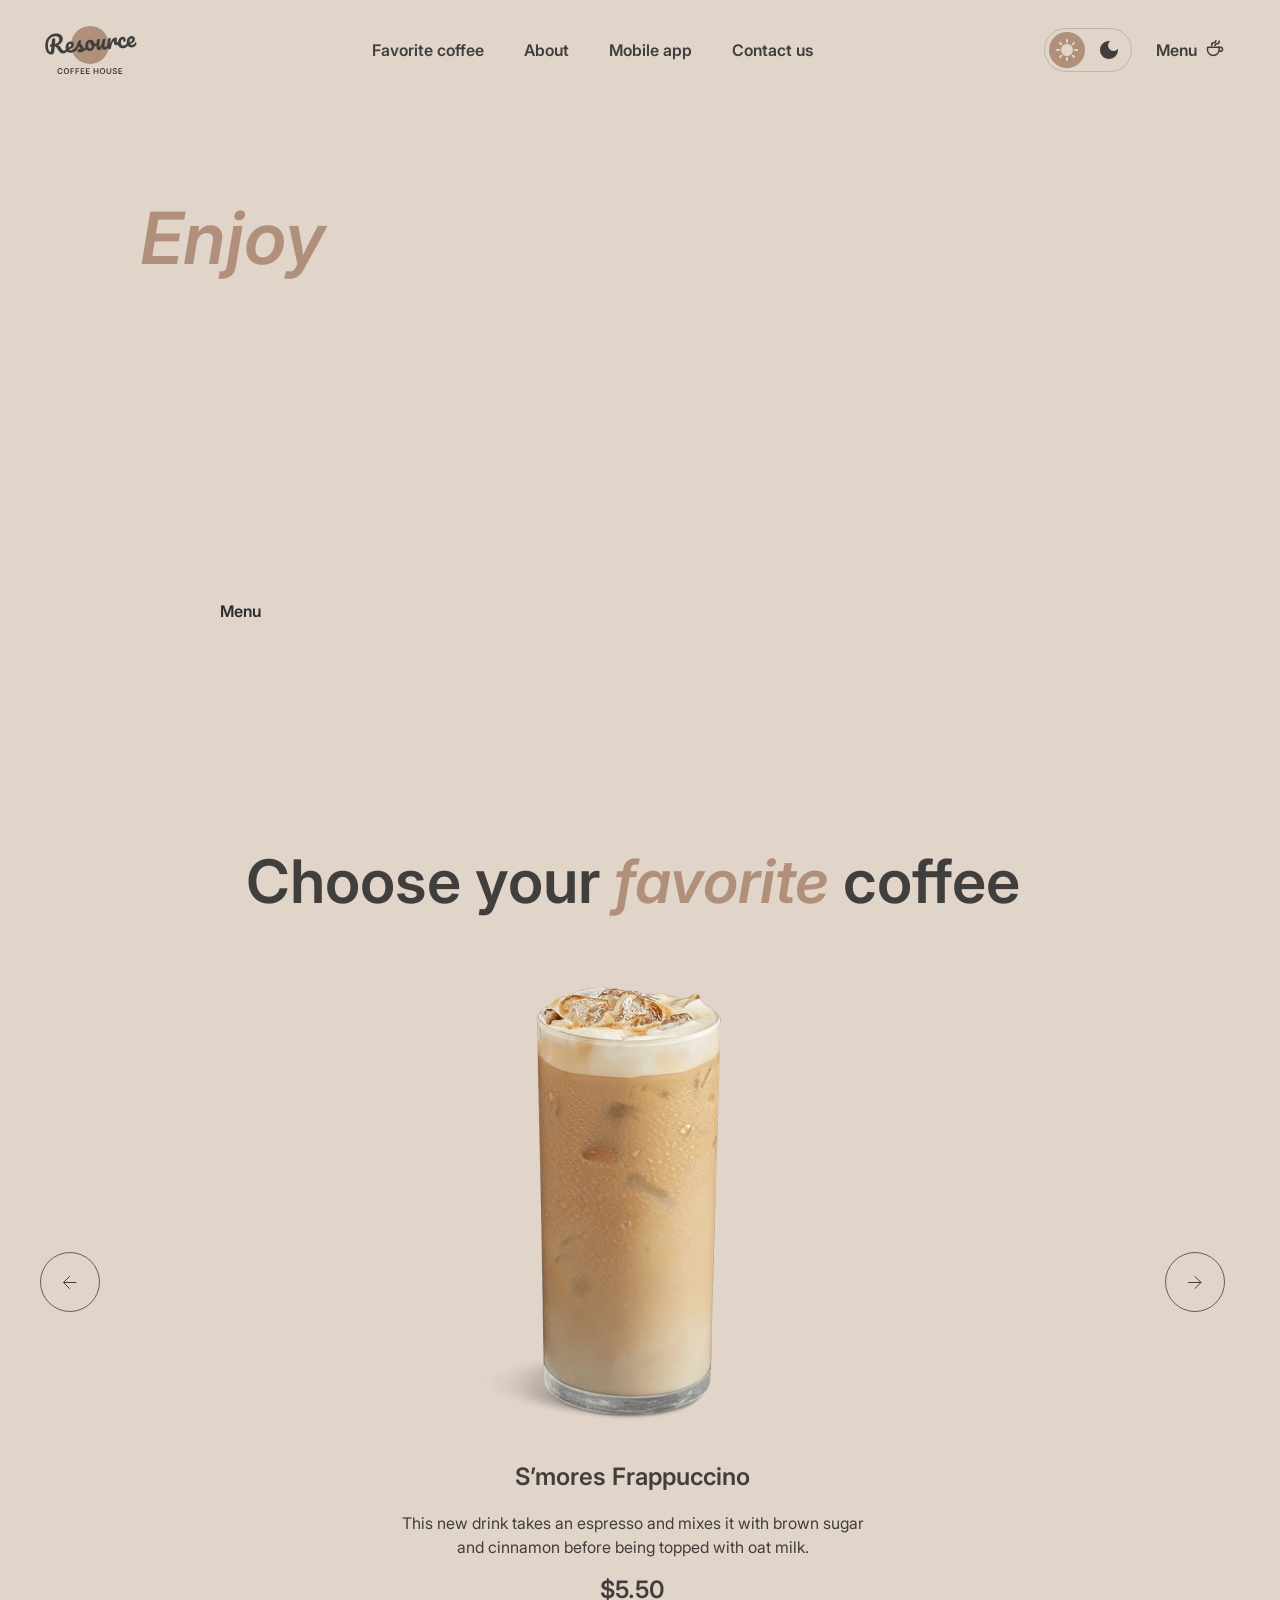
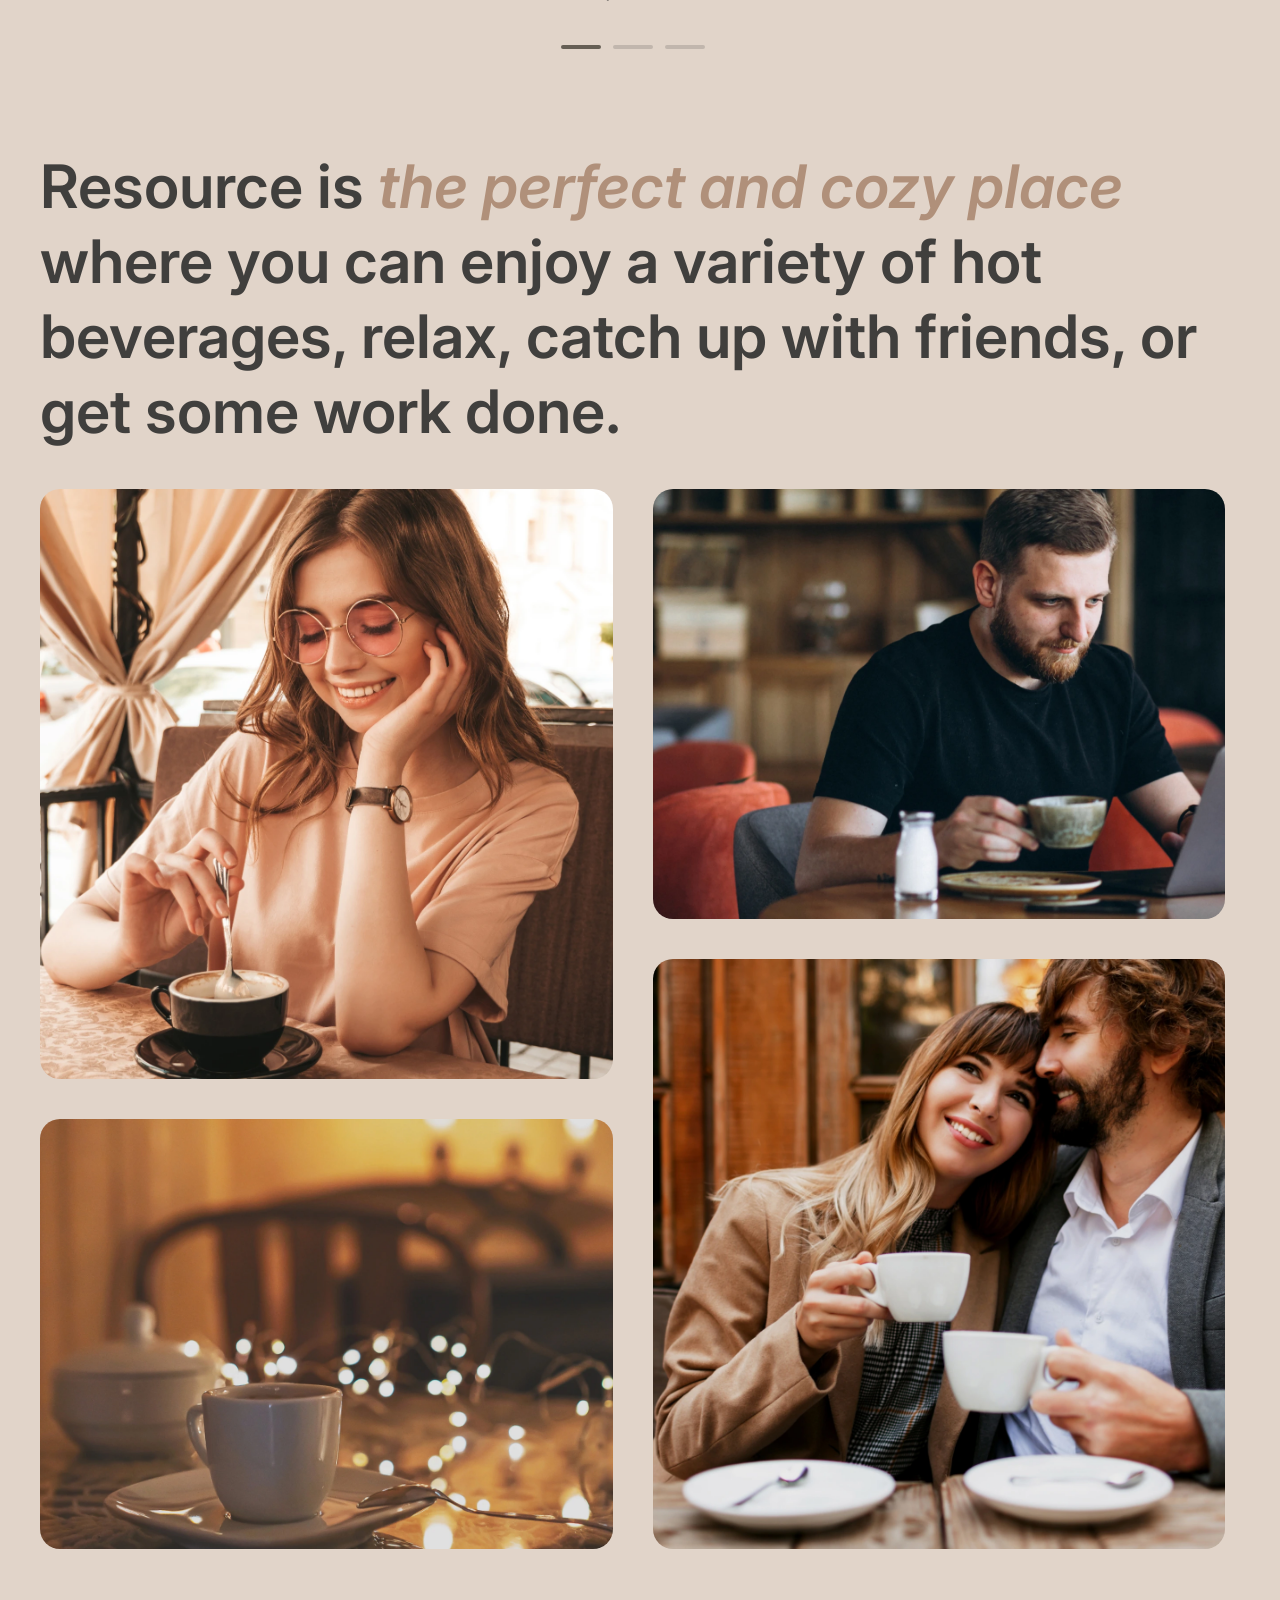
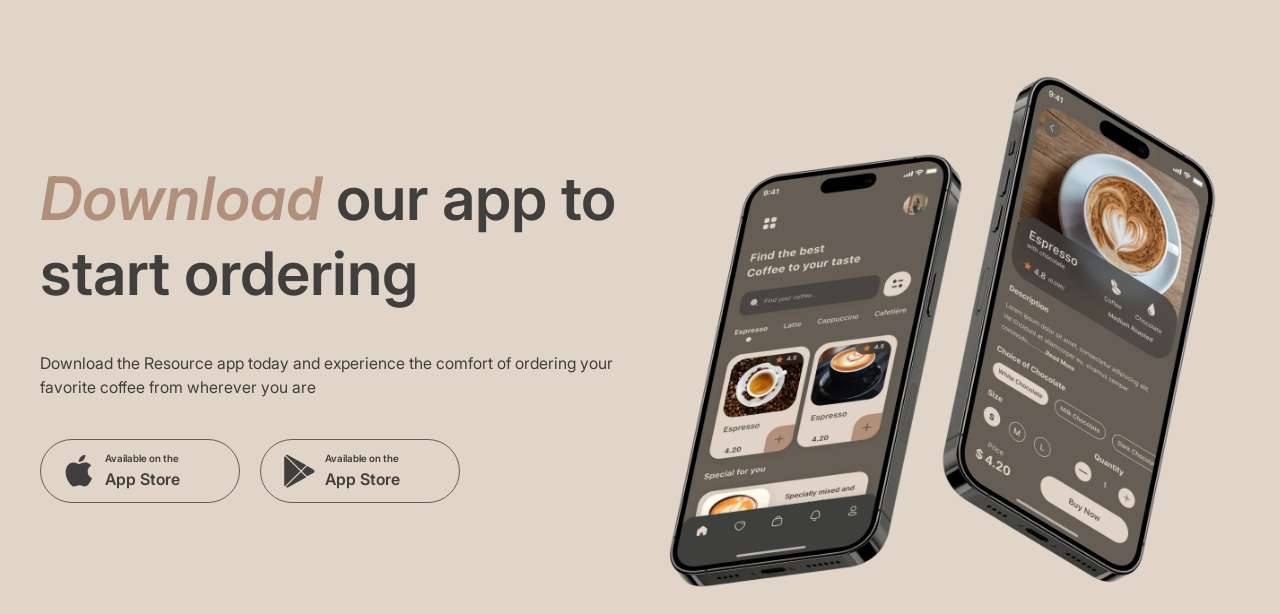
==== index.html @ e91be0a8 "feat: add mobile-app section" ====
<!doctype html>
<html lang="en">
  <head>
    <meta charset="UTF-8" />
    <meta name="viewport" content="width=device-width, initial-scale=1.0" />
    <link rel="stylesheet" href="css/styles.css" />
    <title>Coffee House</title>
    <script>
      if (localStorage.getItem("theme") === "dark") {
        document.documentElement.setAttribute("data-theme", "dark");
      }
    </script>
  </head>
  <body>
    <header class="header">
      <div class="header__inner container">
        <a class="header__logo-link logo" href="#">
          <img
            class="logo__img"
            src="images/logo.svg"
            alt="Coffee House Logo"
          />
          <img
            class="logo__img logo__img--dark"
            src="images/logo-dark.svg"
            alt="Coffee House Logo"
          />
        </a>
        <nav class="header__menu hidden-tablet">
          <ul class="header__menu-list">
            <li class="header__menu-item">
              <a class="header__menu-link" href="">Favorite coffee</a>
            </li>
            <li class="header__menu-item">
              <a class="header__menu-link" href="">About</a>
            </li>
            <li class="header__menu-item">
              <a class="header__menu-link" href="">Mobile app</a>
            </li>
            <li class="header__menu-item">
              <a class="header__menu-link" href="">Contact us</a>
            </li>
          </ul>
        </nav>
        <div class="header__actions">
          <button
            class="header__theme-switch theme-switch"
            type="button"
            aria-label="Switch the color theme"
          >
            <div
              class="theme-switch__icon-wrapper theme-switch__icon-wrapper--sun"
            >
              <svg
                class="theme-switch__icon theme-switch__icon--sun"
                width="22"
                height="22"
                viewBox="0 0 22 22"
                fill="none"
              >
                <path
                  d="M10 3V1C10 0.45 10.45 0 11 0C11.55 0 12 0.45 12 1V3C12 3.55 11.55 4 11 4C10.45 4 10 3.55 10 3ZM17.36 6.05L18.77 4.63C19.16 4.24 19.16 3.61 18.77 3.22C18.38 2.83 17.75 2.83 17.36 3.22L15.95 4.64C15.56 5.03 15.56 5.66 15.95 6.05C16.34 6.44 16.97 6.44 17.36 6.05ZM21 10H19C18.45 10 18 10.45 18 11C18 11.55 18.45 12 19 12H21C21.55 12 22 11.55 22 11C22 10.45 21.55 10 21 10ZM11 18C10.45 18 10 18.45 10 19V21C10 21.55 10.45 22 11 22C11.55 22 12 21.55 12 21V19C12 18.45 11.55 18 11 18ZM4.64 6.05L3.22 4.64C2.83 4.25 2.83 3.61 3.22 3.23C3.61 2.85 4.25 2.84 4.63 3.23L6.04 4.64C6.43 5.03 6.43 5.67 6.04 6.05C5.65 6.43 5.02 6.44 4.64 6.05ZM15.95 15.95C15.56 16.34 15.56 16.98 15.95 17.36L17.36 18.77C17.75 19.16 18.39 19.16 18.77 18.77C19.16 18.38 19.16 17.74 18.77 17.36L17.36 15.95C16.98 15.56 16.34 15.56 15.95 15.95ZM1 12H3C3.55 12 4 11.55 4 11C4 10.45 3.55 10 3 10H1C0.45 10 0 10.45 0 11C0 11.55 0.45 12 1 12ZM4.64 18.78L6.05 17.37C6.44 16.98 6.44 16.34 6.05 15.96C5.66 15.58 5.02 15.57 4.64 15.96L3.23 17.37C2.84 17.76 2.84 18.4 3.23 18.78C3.61 19.17 4.25 19.17 4.64 18.78ZM11 5C7.69 5 5 7.69 5 11C5 14.31 7.69 17 11 17C14.31 17 17 14.31 17 11C17 7.69 14.31 5 11 5Z"
                  fill="#E1D4C9"
                />
              </svg>
            </div>
            <div
              class="theme-switch__icon-wrapper theme-switch__icon-wrapper--moon"
            >
              <svg
                class="theme-switch__icon theme-switch__icon--moon"
                width="18"
                height="18"
                viewBox="0 0 18 18"
                fill="none"
              >
                <path
                  d="M9 0C4.03 0 0 4.03 0 9C0 13.97 4.03 18 9 18C13.97 18 18 13.97 18 9C18 8.54 17.96 8.08 17.9 7.64C16.92 9.01 15.32 9.9 13.5 9.9C10.52 9.9 8.1 7.48 8.1 4.5C8.1 2.69 8.99 1.08 10.36 0.0999999C9.92 0.0399999 9.46 0 9 0Z"
                  fill="#403F3D"
                />
              </svg>
            </div>
          </button>
          <a
            class="header__menu-item header__catalog-link hidden-tablet"
            href=""
            >Menu
            <svg
              class="header__catalog-icon"
              width="20"
              height="20"
              viewBox="0 0 20 20"
              fill="none"
            >
              <path
                d="M14.167 9.76667V11.6667C14.167 14.8883 11.5553 17.5 8.33366 17.5C5.112 17.5 2.50033 14.8883 2.50033 11.6667V9.76667C2.50033 9.4353 2.76896 9.16667 3.10033 9.16667H13.567C13.8984 9.16667 14.167 9.4353 14.167 9.76667Z"
                stroke="#403F3D"
                stroke-width="1.5"
                stroke-linecap="round"
                stroke-linejoin="round"
              />
              <path
                d="M10.0003 7.50008C10.0003 6.66675 10.5956 5.83341 11.786 5.83341C13.101 5.83341 14.167 4.76743 14.167 3.45246V2.91675"
                stroke="#403F3D"
                stroke-width="1.5"
                stroke-linecap="round"
                stroke-linejoin="round"
              />
              <path
                d="M6.66634 7.5V7.08333C6.66634 5.70262 7.78563 4.58333 9.16634 4.58333C10.0868 4.58333 10.833 3.83714 10.833 2.91667V2.5"
                stroke="#403F3D"
                stroke-width="1.5"
                stroke-linecap="round"
                stroke-linejoin="round"
              />
              <path
                d="M13.333 9.16675H15.4163C16.5669 9.16675 17.4997 10.0995 17.4997 11.2501C17.4997 12.4007 16.5669 13.3334 15.4163 13.3334H14.1663"
                stroke="#403F3D"
                stroke-width="1.5"
                stroke-linecap="round"
                stroke-linejoin="round"
              />
            </svg>
          </a>
          <button
            class="heading__burger-button burger-button visible-tablet"
            type="button"
            onclick="mobileOverlay.showModal()"
            aria-label="Open navigation menu"
          ></button>
        </div>
      </div>
    </header>
    <main class="main">
      <section class="hero">
        <div class="container">
          <div class="hero__inner">
            <div class="hero__content">
              <h1 class="hero__content-title">
                <span class="hero__content-accent-word">Enjoy</span> premium
                coffee at our charming cafe
              </h1>
              <div class="hero__content-description">
                <p>
                  With its inviting atmosphere and delicious coffee options, the
                  Coffee House Resource is a popular destination for coffee
                  lovers and those seeking a warm and inviting space to enjoy
                  their favorite beverage.
                </p>
              </div>
              <a class="hero__button" href="">Menu</a>
            </div>
            <video
              class="hero__video"
              width="1360"
              height="644"
              muted
              autoplay
              loop
              playsinline
            >
              <source type="video/webm" src="images/hero-video-bg.webm" />
              <source type="video/mp4" src="images/hero-video-bg.mp4" />
            </video>
          </div>
        </div>
      </section>
      <section class="slider">
        <div class="slider__inner container">
          <h2 class="slider__title">
            Choose your <span class="title-accent">favorite</span> coffee
          </h2>
          <div class="slider__row">
            <button
              class="slider__button slider__button--prev hidden-mobile"
              type="button"
              aria-label="Previous slide"
            >
              <svg
                class="slider__button-icon"
                width="14"
                height="13"
                viewBox="0 0 14 13"
                fill="none"
              >
                <path
                  d="M13 6.5H0.5M6.5 12.5L0.5 6.5L6.5 0.5"
                  stroke="#403F3D"
                  stroke-linecap="round"
                  stroke-linejoin="round"
                />
              </svg>
            </button>
            <div class="slider__viewport">
              <div class="slider__track">
                <div class="slider__slide">
                  <img
                    class="slider__slide-img"
                    src="images/slider/coffee-slider-1.png"
                    width="480"
                    height="480"
                    alt="S’mores Frappuccino"
                  />
                  <div class="slider__slide-content">
                    <h3 class="slider__slide-title">S’mores Frappuccino</h3>
                    <p class="slider__slide-description">
                      This new drink takes an espresso and mixes it with brown
                      sugar and cinnamon before being topped with oat milk.
                    </p>
                    <span class="slider__slide-price price">$5.50</span>
                  </div>
                </div>
              </div>
            </div>
            <button
              class="slider__button slider__button--next hidden-mobile"
              type="button"
              aria-label="Previous slide"
            >
              <svg
                class="slider__button-icon"
                width="14"
                height="13"
                viewBox="0 0 14 13"
                fill="none"
              >
                <path
                  d="M0.5 6.5H13M7 12.5L13 6.5L7 0.5"
                  stroke="#403F3D"
                  stroke-linecap="round"
                  stroke-linejoin="round"
                />
              </svg>
            </button>
          </div>
          <div class="slider__pagination">
            <div class="slider__indicator slider__indicator--active"></div>
            <div class="slider__indicator"></div>
            <div class="slider__indicator"></div>
          </div>
        </div>
      </section>
      <section class="about">
        <div class="about__inner container">
          <h2 class="about__title">
            Resource is
            <span class="title-accent">the perfect and cozy place</span> where
            you can enjoy a variety of hot beverages, relax, catch up with
            friends, or get some work done.
          </h2>
          <div class="about__gallery">
            <div class="about__column">
              <div class="about__image-wrapper about__image-wrapper--large">
                <img
                  class="about__image"
                  src="images/about/about-1.webp"
                  alt="Smiling woman in sunglasses stirring a cup of coffee"
                  width="660"
                  height="590"
                  loading="lazy"
                />
              </div>
              <div class="about__image-wrapper hidden-tablet">
                <img
                  class="about__image"
                  src="images/about/about-2.webp"
                  alt="Cozy cup of coffee on a table with warm lights background"
                  height="430"
                  width="660"
                  loading="lazy"
                />
              </div>
            </div>
            <div class="about__column">
              <div class="about__image-wrapper hidden-tablet">
                <img
                  class="about__image"
                  src="images/about/about-3.webp"
                  alt="Man working on a laptop with a cup of coffee"
                  width="660"
                  height="430"
                  loading="lazy"
                />
              </div>
              <div class="about__image-wrapper about__image-wrapper--large">
                <img
                  class="about__image"
                  src="images/about/about-4.webp"
                  alt="Happy couple hugging and holding coffee cups"
                  width="660"
                  height="590"
                  loading="lazy"
                />
              </div>
            </div>
          </div>
        </div>
      </section>
      <section class="mobile-app">
        <div class="mobile-app__inner container">
          <div class="mobile-app__body">
            <h2 class="mobile-app__title">
              <span class="title-accent">Download</span> our app to start
              ordering
            </h2>
            <p class="mobile-app__description">
              Download the Resource app today and experience the comfort of
              ordering your favorite coffee from wherever you are
            </p>
            <div class="mobile-app__actions">
              <a class="mobile-app__button" href="#">
                <svg width="36" height="36" viewBox="0 0 36 36" fill="none">
                  <path
                    d="M26.7073 18.6307C26.6704 14.6324 30.065 12.6872 30.2203 12.5966C28.2977 9.86366 25.3178 9.49026 24.2707 9.46048C21.7679 9.20369 19.3403 10.9206 18.0654 10.9206C16.765 10.9206 14.8017 9.48529 12.6858 9.52747C9.96293 9.56841 7.41566 11.1055 6.0186 13.4923C3.13542 18.359 5.28572 25.5108 8.04802 29.4446C9.42981 31.3712 11.0444 33.5223 13.1578 33.4466C15.2254 33.3635 15.9978 32.1614 18.4929 32.1614C20.9651 32.1614 21.6903 33.4466 23.8457 33.3983C26.0647 33.3635 27.4618 31.463 28.7952 29.519C30.392 27.3108 31.0333 25.1362 31.0588 25.0245C31.0066 25.0071 26.7493 23.4229 26.7073 18.6307Z"
                    fill="#403F3D"
                  />
                  <path
                    d="M22.6357 6.87268C23.7477 5.51675 24.5086 3.67205 24.2974 1.80005C22.6879 1.86952 20.675 2.88554 19.5159 4.21169C18.4903 5.38029 17.5742 7.29571 17.8109 9.097C19.6189 9.2285 21.4753 8.20752 22.6357 6.87268Z"
                    fill="#403F3D"
                  />
                </svg>
                <div class="mobile-app__button-content">
                  <span class="mobile-app__button-caption"
                    >Available on the</span
                  >
                  <span>App Store</span>
                </div>
              </a>
              <a class="mobile-app__button" href="#">
                <svg
                  width="36"
                  height="36"
                  viewBox="0 0 36 36"
                  fill="none"
                >
                  <path
                    d="M3.7558 3.20297C3.39335 3.57289 3.18359 4.14884 3.18359 4.89471V31.4994C3.18359 32.2453 3.39335 32.8212 3.7558 33.1911L3.84525 33.2723L19.1359 18.37V18.0181L3.84525 3.11575L3.7558 3.20297Z"
                    fill="#403F3D"
                  />
                  <path
                    d="M26.0776 23.34L20.9863 18.37V18.0181L26.0837 13.0482L26.1979 13.1128L32.2345 16.4617C33.9573 17.4121 33.9573 18.976 32.2345 19.9324L26.1979 23.2753L26.0776 23.34V23.34Z"
                    fill="#403F3D"
                  />
                  <path
                    d="M25.2733 24.2007L20.0617 19.1195L4.68164 34.1166C5.25384 34.7031 6.18695 34.7737 7.24807 34.1873L25.2733 24.2007"
                    fill="#403F3D"
                  />
                  <path
                    d="M25.2733 12.1876L7.24807 2.20103C6.18695 1.62058 5.25384 1.69125 4.68164 2.27772L20.0617 17.2688L25.2733 12.1876Z"
                    fill="#403F3D"
                  />
                </svg>
                <div class="mobile-app__button-content">
                  <span class="mobile-app__button-caption"
                    >Available on the</span
                  >
                  <span>App Store</span>
                </div>
              </a>
            </div>
          </div>
          <img
            class="mobile-app__image"
            src="images/mobile-screens.webp"
            alt="Mobile app screens showing coffee catalog"
            width="630"
            height="630"
            loading="lazy"
          />
        </div>
      </section>
    </main>
    <dialog class="mobile-overlay visible-tablet" id="mobileOverlay">
      <header class="mobile-overlay__header">
        <a class="mobile-overlay__logo-link logo" href="#">
          <img
            class="logo__img"
            src="images/logo.svg"
            alt="Coffee House Logo"
          />
          <img
            class="logo__img logo__img--dark"
            src="images/logo-dark.svg"
            alt="Coffee House Logo"
          />
        </a>
        <div class="mobile-overlay__actions">
          <button
            class="mobile-overlay__theme-switch theme-switch"
            type="button"
            aria-label="Switch the color theme"
          >
            <div
              class="theme-switch__icon-wrapper theme-switch__icon-wrapper--sun"
            >
              <svg
                class="theme-switch__icon theme-switch__icon--sun"
                width="22"
                height="22"
                viewBox="0 0 22 22"
                fill="none"
              >
                <path
                  d="M10 3V1C10 0.45 10.45 0 11 0C11.55 0 12 0.45 12 1V3C12 3.55 11.55 4 11 4C10.45 4 10 3.55 10 3ZM17.36 6.05L18.77 4.63C19.16 4.24 19.16 3.61 18.77 3.22C18.38 2.83 17.75 2.83 17.36 3.22L15.95 4.64C15.56 5.03 15.56 5.66 15.95 6.05C16.34 6.44 16.97 6.44 17.36 6.05ZM21 10H19C18.45 10 18 10.45 18 11C18 11.55 18.45 12 19 12H21C21.55 12 22 11.55 22 11C22 10.45 21.55 10 21 10ZM11 18C10.45 18 10 18.45 10 19V21C10 21.55 10.45 22 11 22C11.55 22 12 21.55 12 21V19C12 18.45 11.55 18 11 18ZM4.64 6.05L3.22 4.64C2.83 4.25 2.83 3.61 3.22 3.23C3.61 2.85 4.25 2.84 4.63 3.23L6.04 4.64C6.43 5.03 6.43 5.67 6.04 6.05C5.65 6.43 5.02 6.44 4.64 6.05ZM15.95 15.95C15.56 16.34 15.56 16.98 15.95 17.36L17.36 18.77C17.75 19.16 18.39 19.16 18.77 18.77C19.16 18.38 19.16 17.74 18.77 17.36L17.36 15.95C16.98 15.56 16.34 15.56 15.95 15.95ZM1 12H3C3.55 12 4 11.55 4 11C4 10.45 3.55 10 3 10H1C0.45 10 0 10.45 0 11C0 11.55 0.45 12 1 12ZM4.64 18.78L6.05 17.37C6.44 16.98 6.44 16.34 6.05 15.96C5.66 15.58 5.02 15.57 4.64 15.96L3.23 17.37C2.84 17.76 2.84 18.4 3.23 18.78C3.61 19.17 4.25 19.17 4.64 18.78ZM11 5C7.69 5 5 7.69 5 11C5 14.31 7.69 17 11 17C14.31 17 17 14.31 17 11C17 7.69 14.31 5 11 5Z"
                  fill="#E1D4C9"
                />
              </svg>
            </div>
            <div
              class="theme-switch__icon-wrapper theme-switch__icon-wrapper--moon"
            >
              <svg
                class="theme-switch__icon theme-switch__icon--moon"
                width="18"
                height="18"
                viewBox="0 0 18 18"
                fill="none"
              >
                <path
                  d="M9 0C4.03 0 0 4.03 0 9C0 13.97 4.03 18 9 18C13.97 18 18 13.97 18 9C18 8.54 17.96 8.08 17.9 7.64C16.92 9.01 15.32 9.9 13.5 9.9C10.52 9.9 8.1 7.48 8.1 4.5C8.1 2.69 8.99 1.08 10.36 0.0999999C9.92 0.0399999 9.46 0 9 0Z"
                  fill="#403F3D"
                />
              </svg>
            </div>
          </button>
          <form class="mobile-overlay__close-button-wrapper" method="dialog">
            <button
              class="mobile-overlay__close-button"
              type="submit"
              aria-label="Close navigation menu"
            ></button>
          </form>
        </div>
      </header>
      <main class="mobile-overlay__body">
        <nav class="mobile-overlay__menu">
          <ul class="mobile-overlay__menu-list">
            <li class="mobile-overlay__menu-item">
              <a class="mobile-overlay__menu-link" href="">Favorite coffee</a>
            </li>
            <li class="mobile-overlay__menu-item">
              <a class="mobile-overlay__menu-link" href="">About</a>
            </li>
            <li class="mobile-overlay__menu-item">
              <a class="mobile-overlay__menu-link" href="">Mobile app</a>
            </li>
            <li class="mobile-overlay__menu-item">
              <a class="mobile-overlay__menu-link" href="">Contact us</a>
            </li>
            <li class="mobile-overlay__menu-item">
              <a class="mobile-overlay__menu-link" href=""
                >Menu
                <svg width="40" height="40" viewBox="0 0 40 40" fill="none">
                  <path
                    d="M28.3335 18.9333V25C28.3335 30.5228 23.8563 35 18.3335 35H15.0002C9.47731 35 5.00016 30.5228 5.00016 25V18.9333C5.00016 18.602 5.26879 18.3333 5.60016 18.3333H27.7335C28.0649 18.3333 28.3335 18.602 28.3335 18.9333Z"
                    stroke="#403F3D"
                    stroke-width="2"
                    stroke-linecap="round"
                    stroke-linejoin="round"
                  />
                  <path
                    d="M20.0002 15C20.0002 13.3334 21.1906 11.6667 23.5716 11.6667C24.0921 11.6667 24.7139 11.6667 25.3335 11.6667C26.9904 11.6667 28.3335 10.3236 28.3335 8.66671V5.83337"
                    stroke="#403F3D"
                    stroke-width="2"
                    stroke-linecap="round"
                    stroke-linejoin="round"
                  />
                  <path
                    d="M13.3332 15V12.1667C13.3332 10.5098 14.6763 9.16667 16.3332 9.16667H19.6665C20.7711 9.16667 21.6665 8.27124 21.6665 7.16667V5"
                    stroke="#403F3D"
                    stroke-width="2"
                    stroke-linecap="round"
                    stroke-linejoin="round"
                  />
                  <path
                    d="M26.6665 18.3334H30.8332C33.1344 18.3334 34.9998 20.1989 34.9998 22.5C34.9998 24.8012 33.1344 26.6667 30.8332 26.6667H28.3332"
                    stroke="#403F3D"
                    stroke-width="2"
                    stroke-linecap="round"
                    stroke-linejoin="round"
                  />
                </svg>
              </a>
            </li>
          </ul>
        </nav>
      </main>
    </dialog>
    <script src="index.js"></script>
  </body>
</html>
---- css/styles.css ----
@charset "UTF-8";
/**
  Нормализация блочной модели
 */
*,
::before,
::after {
  box-sizing: border-box;
}

/**
  Убираем внутренние отступы слева тегам списков,
  у которых есть атрибут class
 */
:where(ul, ol):where([class]) {
  padding-left: 0;
}

/**
  Убираем внешние отступы body и двум другим тегам,
  у которых есть атрибут class
 */
body,
:where(blockquote, figure, fieldset):where([class]) {
  margin: 0;
}

/**
  Убираем внешние отступы вертикали нужным тегам,
  у которых есть атрибут class
 */
:where(h1, h2, h3, h4, h5, h6, p, ul, ol, dl):where([class]) {
  margin-block: 0;
}

:where(dd[class]) {
  margin-left: 0;
}

:where(fieldset[class]) {
  padding: 0;
  border: none;
}

/**
  Убираем стандартный маркер маркированному списку,
  у которого есть атрибут class
 */
:where(ul[class]) {
  list-style: none;
}

:where(address[class]) {
  font-style: normal;
}

/**
  Обнуляем вертикальные внешние отступы параграфа,
  объявляем локальную переменную для внешнего отступа вниз,
  чтобы избежать взаимодействие с более сложным селектором
 */
p {
  --paragraphMarginBottom: 24px;
  margin-block: 0;
}

/**
  Внешний отступ вниз для параграфа без атрибута class,
  который расположен не последним среди своих соседних элементов
 */
p:where(:not([class]):not(:last-child)) {
  margin-bottom: var(--paragraphMarginBottom);
}

/**
  Упрощаем работу с изображениями и видео
 */
img,
video {
  display: block;
  max-width: 100%;
  height: auto;
}

/**
  Наследуем свойства шрифт для полей ввода
 */
input,
textarea,
select,
button {
  font: inherit;
}

html {
  /**
    Пригодится в большинстве ситуаций
    (когда, например, нужно будет "прижать" футер к низу сайта)
   */
  height: 100%;
  /**
    Убираем скачок интерфейса по горизонтали
    при появлении / исчезновении скроллбара
   */
  scrollbar-gutter: stable;
  /**
    Плавный скролл
   */
  scroll-behavior: smooth;
}

body {
  /**
    Пригодится в большинстве ситуаций
    (когда, например, нужно будет "прижать" футер к низу сайта)
   */
  min-height: 100%;
  /**
    Унифицированный интерлиньяж
   */
  line-height: 1.5;
}

/**
  Нормализация высоты элемента ссылки при его инспектировании в DevTools
 */
a:where([class]) {
  display: inline-flex;
}

/**
  Курсор-рука при наведении на элемент
 */
button,
label {
  cursor: pointer;
}

/**
  Убирает серую подсветку при тапе на мобильных устройствах (iOS/Android)
 */
button {
  -webkit-tap-highlight-color: transparent;
}

/**
  Приводим к единому цвету svg-элементы
  (за исключением тех, у которых уже указан
  атрибут fill со значением 'none' или начинается с 'url')
 */
:where([fill]:not([fill=none], [fill^=url])) {
  fill: currentColor;
}

/**
  Приводим к единому цвету svg-элементы
  (за исключением тех, у которых уже указан
  атрибут stroke со значением 'none')
 */
:where([stroke]:not([stroke=none], [stroke^=url])) {
  stroke: currentColor;
}

/**
  Чиним баг задержки смены цвета при взаимодействии с svg-элементами
 */
svg * {
  transition-property: fill, stroke;
}

/**
  Приведение рамок таблиц в классический 'collapse' вид
 */
:where(table) {
  border-collapse: collapse;
  border-color: currentColor;
}

/**
  Удаляем все анимации и переходы для людей,
  которые предпочитают их не использовать
 */
@media (prefers-reduced-motion: reduce) {
  *,
  ::before,
  ::after {
    animation-duration: 0.01ms !important;
    animation-iteration-count: 1 !important;
    transition-duration: 0.01ms !important;
    scroll-behavior: auto !important;
  }
}
@font-face {
  font-family: "Inter";
  src: url(../fonts/Inter_24pt-Regular.woff2) format(woff2);
  font-weight: 400;
  font-style: normal;
  font-display: swap;
}
@font-face {
  font-family: "Inter";
  src: url(../fonts/Inter_24pt-SemiBold.woff2) format(woff2);
  font-weight: 600;
  font-style: normal;
  font-display: swap;
}
@font-face {
  font-family: "Inter";
  src: url(../fonts/Inter_24pt-SemiBoldItalic.woff2) format(woff2);
  font-weight: 600;
  font-style: italic;
}
:root {
  --text-primary: #403f3d;
  --text-inverse: #E1D4C9;
  --text-accent: #B0907A;
  --background-page: #e1d4c9;
  --background-container: #665f55;
  --background-overlay: rgba(64, 63, 61, 0.8);
  --border-primary: #c1b6ad;
  --border-inverse: #665f55;
  --font-family-base: "Inter", sans-serif;
  --container-width: 90rem;
  --container-padding-x: 2.5rem;
  --section-padding-y: 6.25rem;
  --transition-duration: 0.2s;
}
@media (max-width: 48rem) {
  :root {
    --container-padding-x: 1rem;
  }
}

:root[data-theme=dark] {
  --text-primary: #e1d4c9;
  --text-inverse: #e1d4c9;
  --text-accent: #b0907a;
  --background-page: #292826;
  --background-container: #403f3d;
  --background-overlay: rgba(41, 40, 38, 0.8);
  --border-primary: #665f55;
  --border-inverse: #c1b6ad;
}

body {
  font-family: var(--font-family-base);
  font-size: 1rem;
  font-weight: 400;
  line-height: 1.5;
  color: var(--text-primary);
  background-color: var(--background-page);
}

button,
a,
input,
textarea,
svg * {
  transition-duration: var(--transition-duration);
}

a,
button {
  font-weight: 600;
}

a {
  color: inherit;
  text-decoration: none;
}

h1,
h2,
h3 {
  font-weight: 600;
}

h1 {
  font-size: 4.5rem;
  line-height: 105%;
}
@media (max-width: 48rem) {
  h1 {
    font-size: clamp(2.625rem, 0.7886597938rem + 7.7319587629vw, 4.5rem);
    line-height: 115%;
  }
}

h2 {
  font-size: 3.75rem;
  line-height: 125%;
}
@media (max-width: 48rem) {
  h2 {
    font-size: clamp(2rem, 0.2860824742rem + 7.2164948454vw, 3.75rem);
  }
}

h3 {
  font-size: 1.5rem;
}

.title-accent {
  font-style: italic;
  color: var(--text-accent);
}

.price {
  font-weight: 600;
  font-size: 24px;
  line-height: 125%;
  color: var(--text-primary);
}

.container {
  max-width: var(--container-width);
  padding-inline: var(--container-padding-x);
  margin-inline: auto;
}

.visually-hidden {
  position: absolute !important;
  width: 1px !important;
  height: 1px !important;
  margin: -1px !important;
  border: 0 !important;
  padding: 0 !important;
  white-space: nowrap !important;
  clip-path: inset(100%) !important;
  clip: rect(0 0 0 0) !important;
  overflow: hidden !important;
}

@media (max-width: 63.9375rem) {
  .hidden-tablet {
    display: none !important;
  }
}

@media (min-width: 64rem) {
  .visible-tablet {
    display: none !important;
  }
}

@media (max-width: 48rem) {
  .hidden-mobile {
    display: none !important;
  }
}

.logo__img--dark {
  display: none;
}
:root[data-theme=dark] .logo__img {
  display: none;
}
:root[data-theme=dark] .logo__img--dark {
  display: block;
}

.theme-switch {
  width: 5.5rem;
  height: 2.75rem;
  display: flex;
  justify-content: space-between;
  align-items: center;
  border: 1px solid var(--border-primary);
  border-radius: 100px;
  padding: 4px;
  background-color: var(--background-page);
}
.theme-switch__icon-wrapper {
  display: inline-flex;
  justify-content: center;
  align-items: center;
  width: 2.25rem;
  aspect-ratio: 1;
  border-radius: 50%;
  transition-duration: var(--transition-duration);
}
.theme-switch__icon-wrapper--sun {
  background-color: var(--text-accent);
  color: var(--text-inverse);
}
.theme-switch__icon-wrapper--moon {
  background-color: transparent;
  color: var(--text-primary);
}
@media (hover: hover) {
  .theme-switch:hover .theme-switch__icon-wrapper--moon {
    background-color: var(--border-inverse);
    color: var(--text-inverse);
  }
}
@media (hover: none) {
  .theme-switch:active .theme-switch__icon-wrapper--moon {
    background-color: var(--border-inverse);
    color: var(--text-inverse);
  }
}
:root[data-theme=dark] .theme-switch__icon-wrapper--sun {
  background-color: transparent;
}
:root[data-theme=dark] .theme-switch__icon-wrapper--moon {
  background-color: var(--text-accent);
}
@media (hover: hover) {
  :root[data-theme=dark] .theme-switch:hover .theme-switch__icon-wrapper--sun {
    background-color: var(--border-inverse);
    color: var(--background-overlay);
  }
  :root[data-theme=dark] .theme-switch:hover .theme-switch__icon-wrapper--moon {
    background-color: var(--text-accent);
  }
}
@media (hover: none) {
  :root[data-theme=dark] .theme-switch:active .theme-switch__icon-wrapper--sun {
    background-color: var(--border-inverse);
    color: var(--background-overlay);
  }
  :root[data-theme=dark] .theme-switch:active .theme-switch__icon-wrapper--moon {
    background-color: var(--text-accent);
  }
}

.burger-button {
  position: relative;
  width: 2.75rem;
  aspect-ratio: 1;
  border: 1px solid var(--background-container);
  border-radius: 50%;
  background-color: transparent;
}
.burger-button::before, .burger-button::after {
  content: "";
  position: absolute;
  left: 50%;
  transform: translateX(-50%);
  width: 1.125rem;
  height: 2px;
  background-color: var(--text-primary);
  border-radius: 5px;
}
.burger-button::before {
  top: 1rem;
}
.burger-button::after {
  bottom: 1rem;
}

.header {
  padding-bottom: 1.25rem;
}
.header__inner {
  padding-top: 1.25rem;
  display: flex;
  justify-content: space-between;
  align-items: center;
  -moz-column-gap: 2.5rem;
       column-gap: 2.5rem;
}
.header__menu-list {
  display: flex;
  align-items: center;
  -moz-column-gap: 2.5rem;
       column-gap: 2.5rem;
}
.header__menu-item {
  position: relative;
}
.header__menu-item::before {
  content: "";
  position: absolute;
  bottom: -2px;
  left: 50%;
  transform: translateX(-50%);
  height: 2px;
  width: 0%;
  background-color: currentColor;
  transition-duration: var(--transition-duration);
}
@media (hover: hover) {
  .header__menu-item:hover::before {
    width: 100%;
  }
}
@media (hover: none) {
  .header__menu-item:active::before {
    width: 100%;
  }
}
.header__actions {
  display: flex;
  align-items: center;
  -moz-column-gap: 1.5rem;
       column-gap: 1.5rem;
}
.header__catalog-link {
  display: inline-flex;
  align-items: flex-start;
  -moz-column-gap: 0.5rem;
       column-gap: 0.5rem;
}

.mobile-overlay {
  margin: 0;
  padding: 1.25rem var(--container-padding-x);
  border: none;
  max-width: 100%;
  max-height: 100%;
  width: 100%;
  height: 100%;
  background-color: var(--background-page);
}
.mobile-overlay__header {
  display: flex;
  align-items: center;
  justify-content: space-between;
}
.mobile-overlay__actions {
  display: inline-flex;
  align-items: center;
  -moz-column-gap: 1.5rem;
       column-gap: 1.5rem;
}
.mobile-overlay__close-button-wrapper {
  display: inline-flex;
}
.mobile-overlay__close-button {
  position: relative;
  width: 2.75rem;
  aspect-ratio: 1;
  border: 1px solid var(--background-container);
  border-radius: 50%;
  background-color: transparent;
}
.mobile-overlay__close-button::before, .mobile-overlay__close-button::after {
  position: absolute;
  top: 50%;
  left: 50%;
  translate: -50% -50%;
  content: "";
  width: 1.125rem;
  height: 2px;
  border-radius: 5px;
  background-color: var(--text-primary);
}
.mobile-overlay__close-button::before {
  rotate: 45deg;
}
.mobile-overlay__close-button::after {
  rotate: -45deg;
}
.mobile-overlay__menu-list {
  height: 80vh;
  display: flex;
  flex-direction: column;
  justify-content: center;
  align-items: center;
  row-gap: 3.75rem;
}
.mobile-overlay__menu-item:last-child {
  padding-top: 2.5rem;
}
.mobile-overlay__menu-item:last-child a {
  display: inline-flex;
  align-items: center;
  -moz-column-gap: 1rem;
       column-gap: 1rem;
}
.mobile-overlay__menu-link {
  font-weight: 600;
  font-size: 32px;
  line-height: 125%;
  text-align: center;
  color: var(--text-primary);
}

.hero {
  margin-bottom: var(--section-padding-y);
}
.hero__inner {
  position: relative;
  max-width: 85rem;
  height: 40.25rem;
  padding: 6.25rem;
}
@media (max-width: 63.9375rem) {
  .hero__inner {
    padding-inline: 3.75rem 0;
  }
}
@media (max-width: 48rem) {
  .hero__inner {
    height: 34.5rem;
    padding: 3.75rem 1rem;
  }
}
.hero__content {
  max-width: 33.125rem;
  display: flex;
  flex-direction: column;
  row-gap: 2.5rem;
  align-items: start;
}
.hero__content-title {
  font-style: italic;
  color: var(--text-inverse);
}
.hero__content-accent-word {
  color: var(--text-accent);
}
.hero__content-description {
  color: var(--text-inverse);
}
.hero__button {
  display: inline-flex;
  justify-content: center;
  align-items: center;
  min-width: 12.5rem;
  min-height: 4rem;
  background-color: var(--text-inverse);
  border-radius: 100px;
  color: #2d2d2d;
}
.hero__video {
  position: absolute;
  max-width: 100%;
  height: 100%;
  -o-object-fit: cover;
     object-fit: cover;
  top: 0;
  left: 0;
  z-index: -2;
  border-radius: 40px;
}

.slider {
  margin-bottom: var(--section-padding-y);
}
.slider__inner {
  display: flex;
  flex-direction: column;
  align-items: center;
  row-gap: 2.5rem;
  text-align: center;
}
.slider__row {
  width: 100%;
  display: flex;
  justify-content: space-between;
  align-items: center;
}
.slider__slide {
  display: flex;
  flex-direction: column;
  row-gap: 1.25rem;
  align-items: center;
}
.slider__slide-content {
  max-width: 30rem;
  display: flex;
  flex-direction: column;
  align-items: center;
  row-gap: 1rem;
}
.slider__button {
  display: inline-flex;
  justify-content: center;
  align-items: center;
  width: 3.75rem;
  aspect-ratio: 1;
  border: 1px solid var(--border-inverse);
  border-radius: 50%;
  background-color: transparent;
  color: inherit;
  transition-duration: var(--transition-duration);
}
@media (hover: hover) {
  .slider__button:hover {
    background-color: var(--background-container);
    color: var(--text-inverse);
  }
}
@media (hover: none) {
  .slider__button:active {
    background-color: var(--background-container);
    color: var(--text-inverse);
  }
}
.slider__pagination {
  display: flex;
  -moz-column-gap: 0.75rem;
       column-gap: 0.75rem;
}
.slider__indicator {
  width: 2.5rem;
  height: 0.25rem;
  border-radius: 5px;
  background-color: var(--border-primary);
  transition-duration: var(--transition-duration);
}
.slider__indicator--active {
  background-color: var(--border-inverse);
}

.about {
  margin-bottom: var(--section-padding-y);
}
.about__inner {
  display: flex;
  flex-direction: column;
  row-gap: 2.5rem;
}
.about__gallery {
  display: flex;
  gap: 2.5rem;
}
@media (max-width: 63.9375rem) {
  .about__gallery {
    flex-direction: column;
    align-items: center;
  }
}
.about__column {
  display: flex;
  flex-direction: column;
  row-gap: 2.5rem;
}
.about__image-wrapper {
  max-width: 41.25rem;
  height: 26.875rem;
  border-radius: 1.25rem;
  overflow: hidden;
}
.about__image-wrapper--large {
  height: 36.875rem;
}
@media (hover: hover) {
  .about__image-wrapper:hover .about__image {
    scale: 100%;
  }
}
@media (hover: none) {
  .about__image-wrapper:active .about__image {
    scale: 100%;
  }
}
.about__image {
  height: 100%;
  -o-object-fit: cover;
     object-fit: cover;
  scale: 110%;
  transition-duration: var(--transition-duration);
}

.mobile-app {
  margin-bottom: var(--section-padding-y);
}
.mobile-app__inner {
  display: flex;
  justify-content: space-between;
  align-items: center;
  -moz-column-gap: 2.5rem;
       column-gap: 2.5rem;
}
@media (max-width: 63.9375rem) {
  .mobile-app__inner {
    row-gap: 6.25rem;
    flex-direction: column;
  }
}
.mobile-app__body {
  max-width: 36.25rem;
  display: flex;
  flex-direction: column;
  row-gap: 2.5rem;
}
.mobile-app__actions {
  display: flex;
  gap: 1.25rem;
}
@media (max-width: 48rem) {
  .mobile-app__actions {
    flex-direction: column;
    align-items: start;
  }
}
.mobile-app__button {
  min-width: 12.5rem;
  height: 4rem;
  border: 1px solid var(--border-inverse);
  border-radius: 6.25rem;
  padding-inline: 1.25rem;
  display: flex;
  align-items: center;
  -moz-column-gap: 0.5rem;
       column-gap: 0.5rem;
}
.mobile-app__button-content {
  display: flex;
  flex-direction: column;
  row-gap: 0.125rem;
}
.mobile-app__button-caption {
  font-size: 10px;
  line-height: 140%;
}
@media (hover: hover) {
  .mobile-app__button:hover {
    background-color: var(--background-container);
    color: var(--text-inverse);
  }
}
@media (hover: none) {
  .mobile-app__button:active {
    background-color: var(--background-container);
    color: var(--text-inverse);
  }
}
.mobile-app__image {
  min-width: 0;
  background-color: transparent;
}/*# sourceMappingURL=styles.css.map */
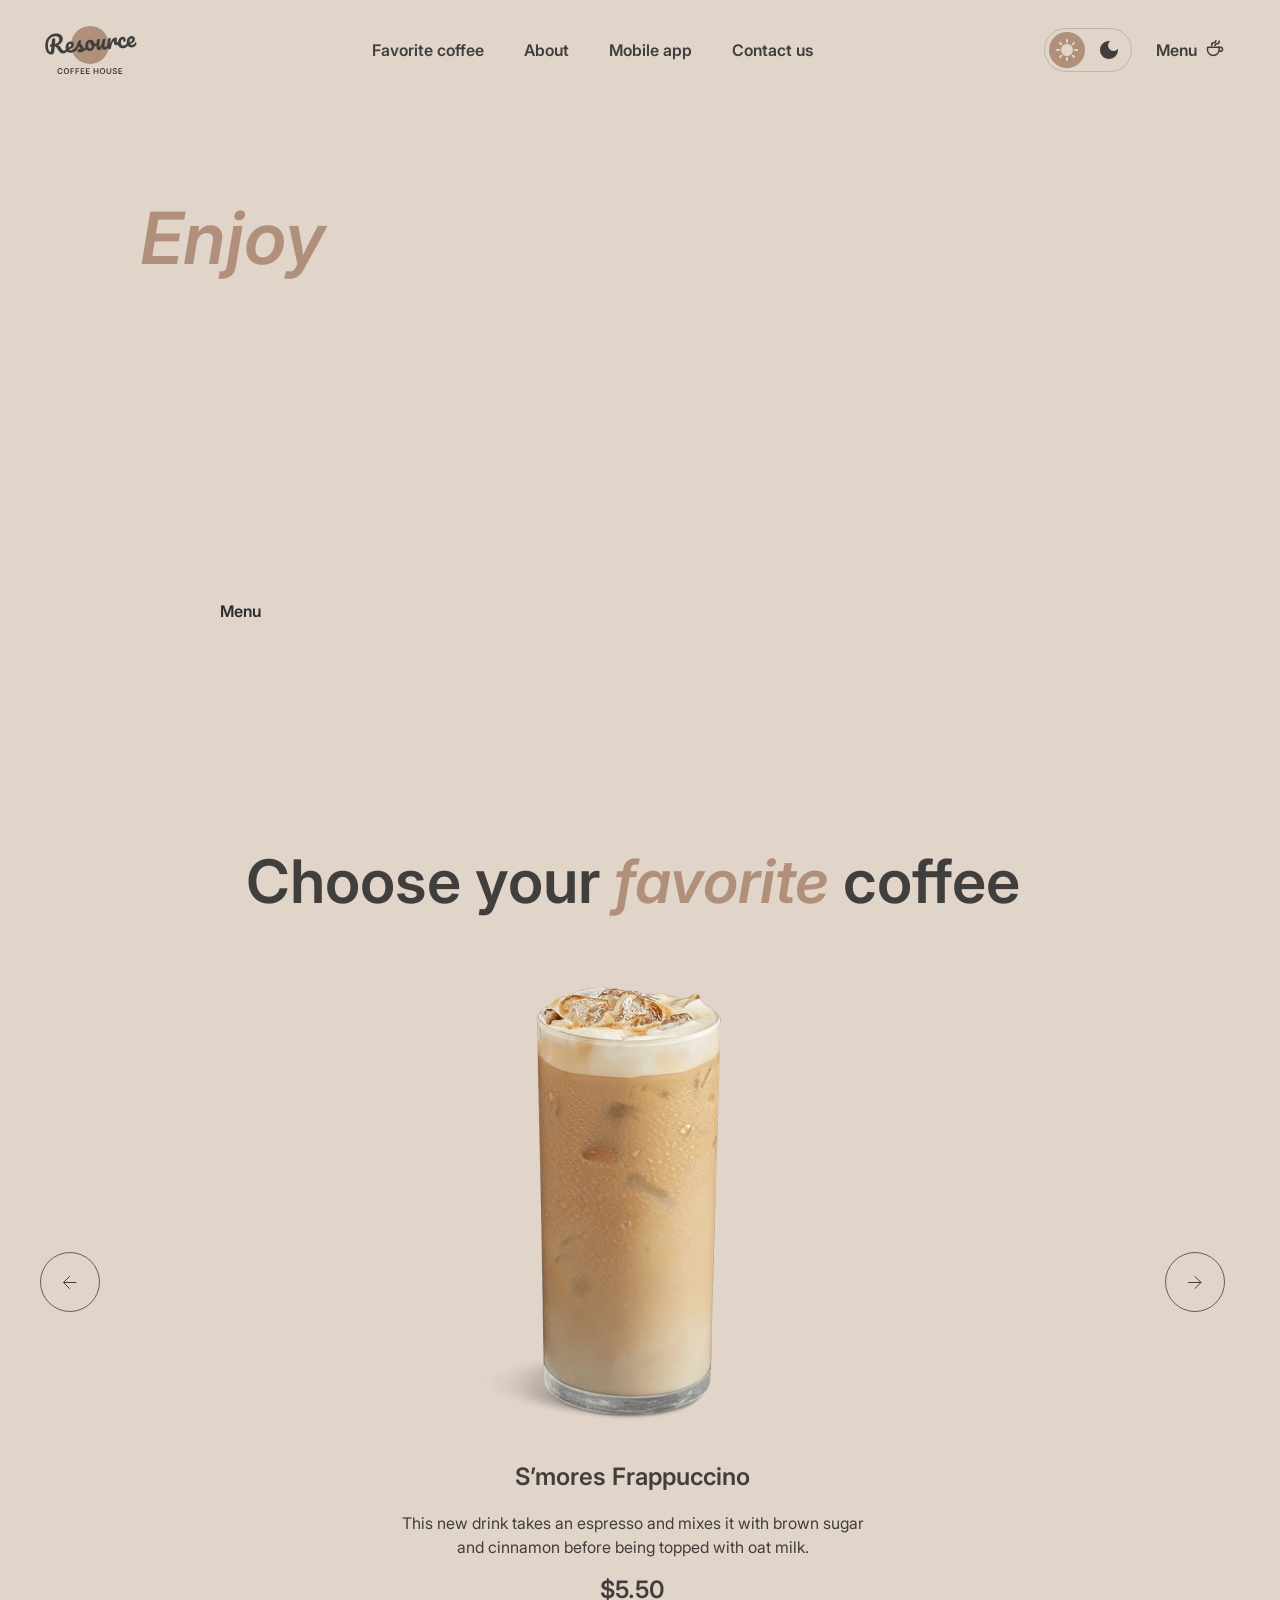
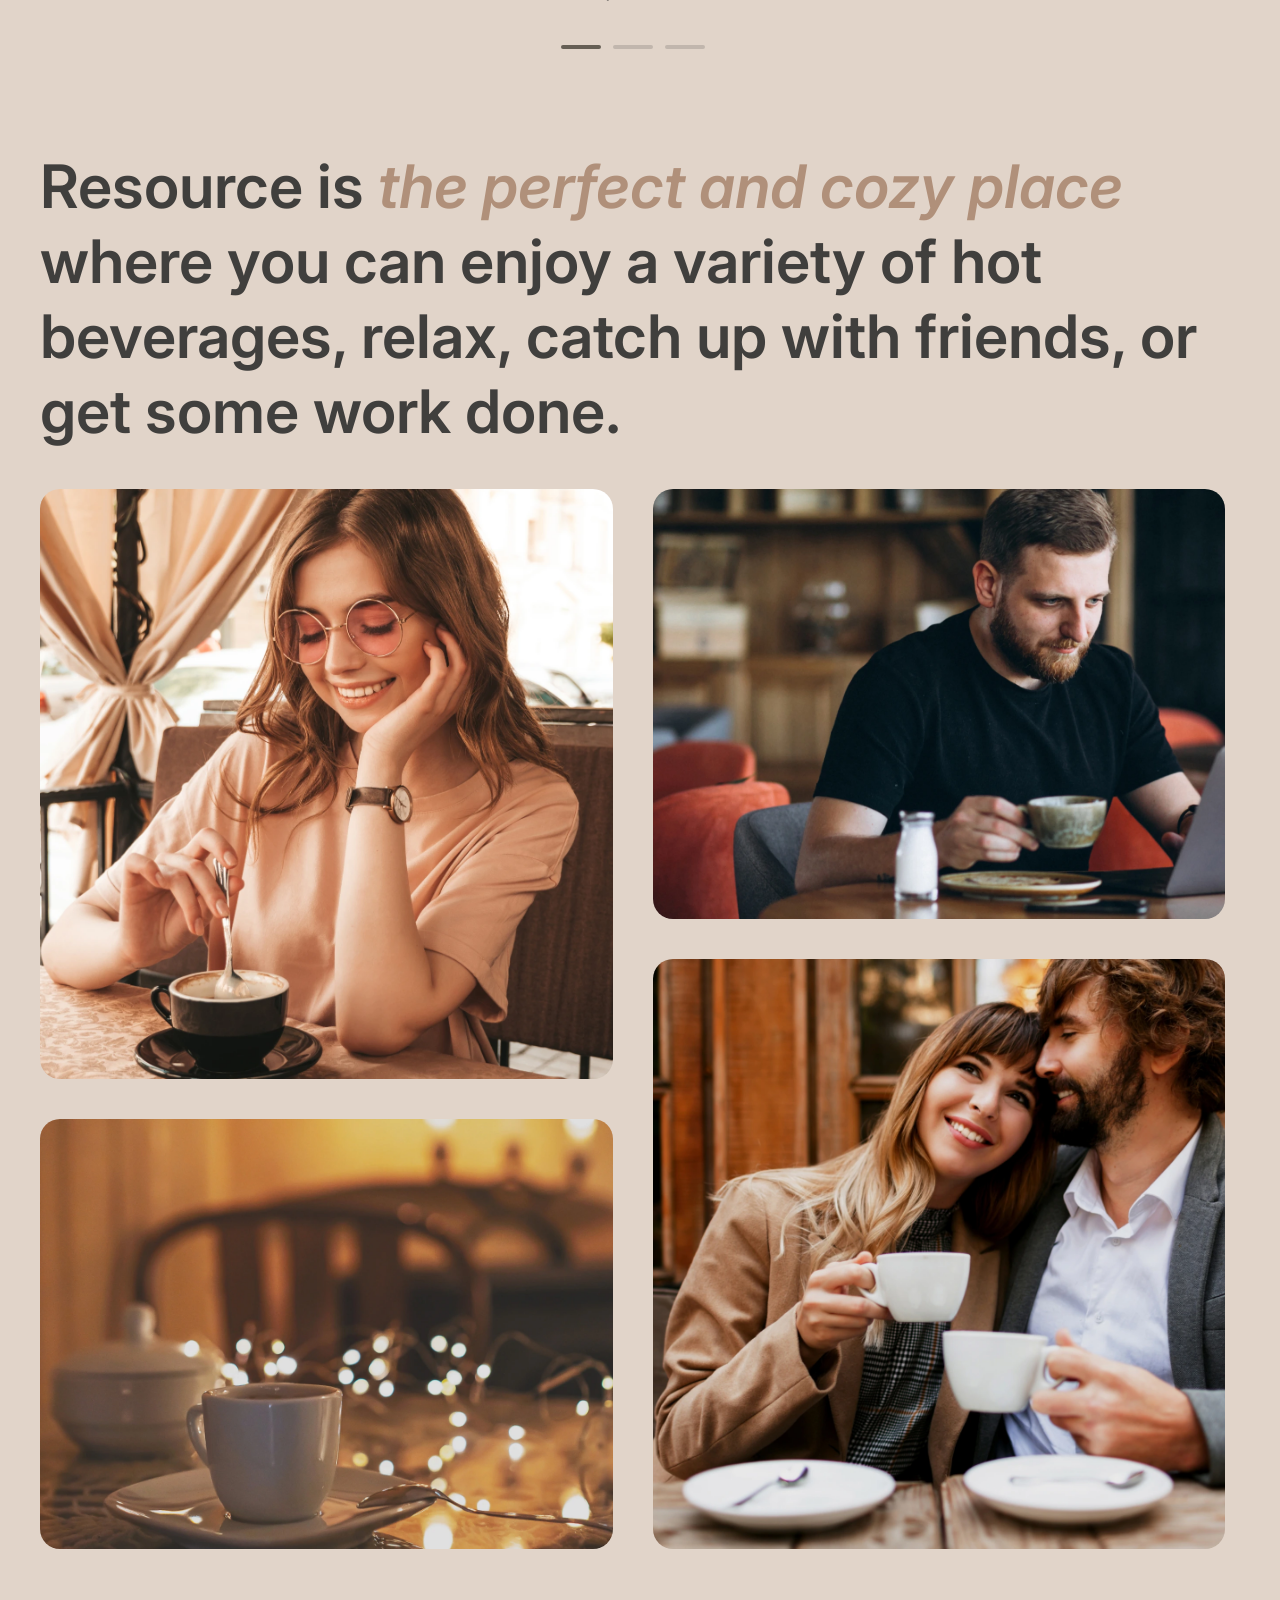
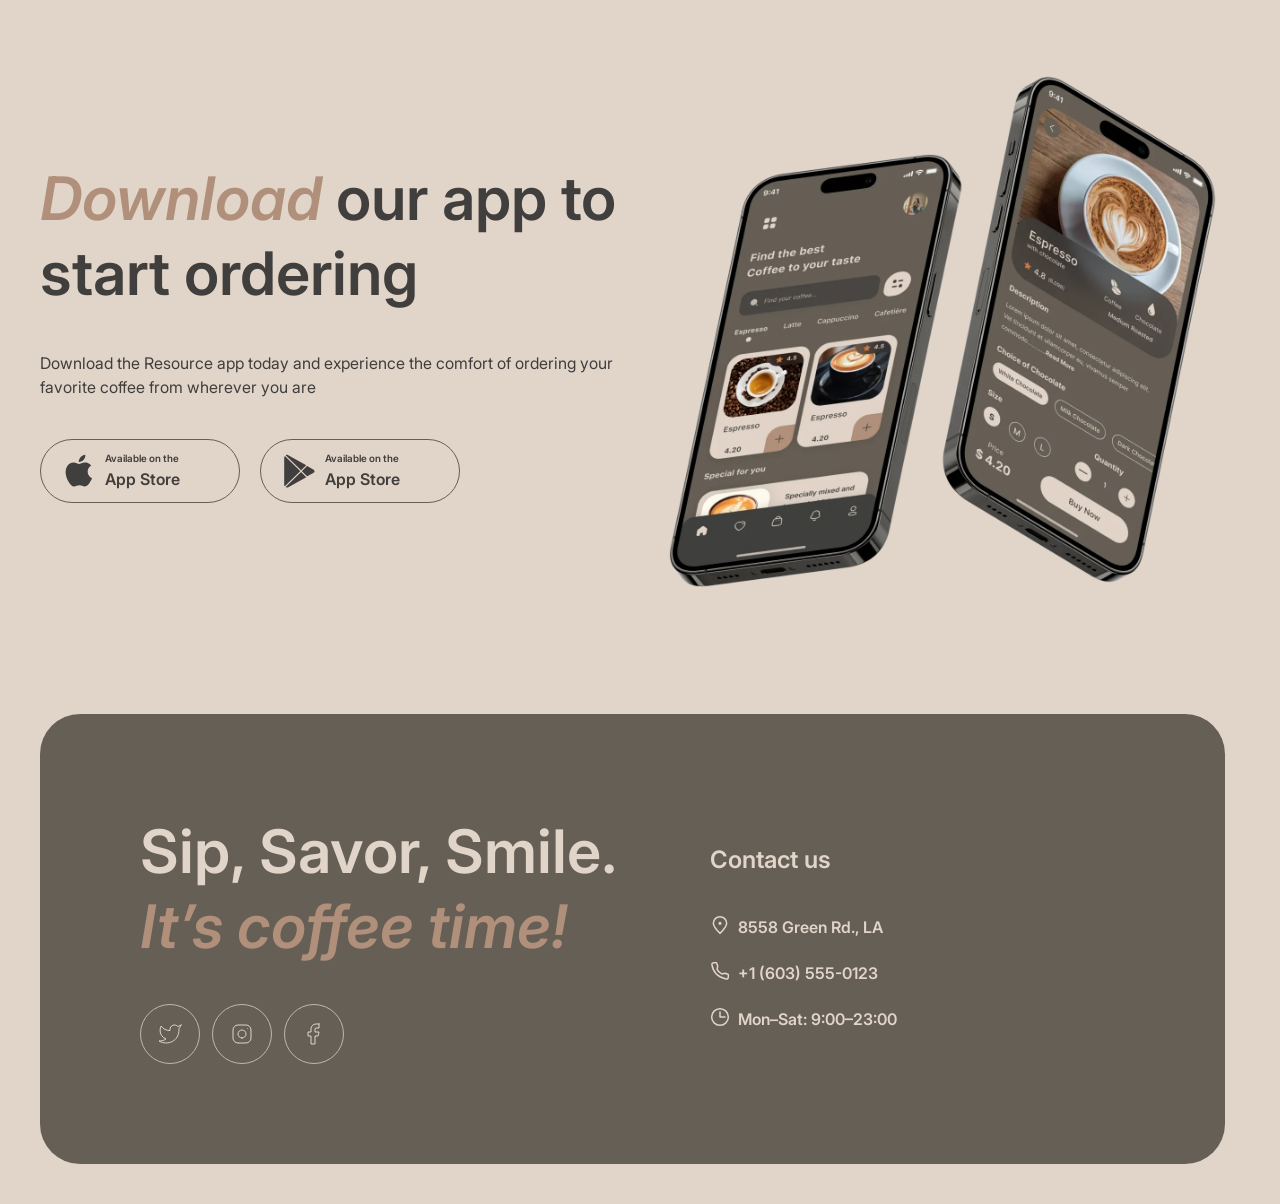
==== commit fc785ba7: "feat: add footer section" ====
--- a/index.html
+++ b/index.html
@@ -327,12 +327,7 @@
                 </div>
               </a>
               <a class="mobile-app__button" href="#">
-                <svg
-                  width="36"
-                  height="36"
-                  viewBox="0 0 36 36"
-                  fill="none"
-                >
+                <svg width="36" height="36" viewBox="0 0 36 36" fill="none">
                   <path
                     d="M3.7558 3.20297C3.39335 3.57289 3.18359 4.14884 3.18359 4.89471V31.4994C3.18359 32.2453 3.39335 32.8212 3.7558 33.1911L3.84525 33.2723L19.1359 18.37V18.0181L3.84525 3.11575L3.7558 3.20297Z"
                     fill="#403F3D"
@@ -370,6 +365,143 @@
         </div>
       </section>
     </main>
+    <footer class="footer">
+      <div class="container">
+        <div class="footer__inner">
+          <div class="footer__body">
+            <h2 class="footer__title">Sip, Savor, Smile. <span class="footer__title--accent">It’s coffee time!</span></h2>
+            <div class="footer__socials">
+              <ul class="footer__socials-list">
+                <li class="footer__socials-item">
+                  <a class="footer__socials-link" href="#" aria-label="Twitter">
+                    <svg width="24" height="24" viewBox="0 0 24 24" fill="none">
+                      <path
+                        d="M23 3.01006C23 3.01006 20.9821 4.20217 19.86 4.54006C19.2577 3.84757 18.4573 3.35675 17.567 3.13398C16.6767 2.91122 15.7395 2.96725 14.8821 3.29451C14.0247 3.62177 13.2884 4.20446 12.773 4.96377C12.2575 5.72309 11.9877 6.62239 12 7.54006V8.54006C10.2426 8.58562 8.50127 8.19587 6.93101 7.4055C5.36074 6.61513 4.01032 5.44869 3 4.01006C3 4.01006 -1 13.0101 8 17.0101C5.94053 18.408 3.48716 19.109 1 19.0101C10 24.0101 21 19.0101 21 7.51006C20.9991 7.23151 20.9723 6.95365 20.92 6.68006C21.9406 5.67355 23 3.01006 23 3.01006Z"
+                        stroke="#E1D4C9"
+                        stroke-linecap="round"
+                        stroke-linejoin="round"
+                      />
+                    </svg>
+                  </a>
+                </li>
+                <li class="footer__socials-item">
+                  <a
+                    class="footer__socials-link"
+                    href="#"
+                    aria-label="Instagramm"
+                  >
+                    <svg width="24" height="24" viewBox="0 0 24 24" fill="none">
+                      <path
+                        d="M12 16C14.2091 16 16 14.2091 16 12C16 9.79086 14.2091 8 12 8C9.79086 8 8 9.79086 8 12C8 14.2091 9.79086 16 12 16Z"
+                        stroke="#E1D4C9"
+                        stroke-linecap="round"
+                        stroke-linejoin="round"
+                      />
+                      <path
+                        d="M3 16V8C3 5.23858 5.23858 3 8 3H16C18.7614 3 21 5.23858 21 8V16C21 18.7614 18.7614 21 16 21H8C5.23858 21 3 18.7614 3 16Z"
+                        stroke="#E1D4C9"
+                      />
+                      <path
+                        d="M17.5 6.51L17.51 6.49889"
+                        stroke="#E1D4C9"
+                        stroke-linecap="round"
+                        stroke-linejoin="round"
+                      />
+                    </svg>
+                  </a>
+                </li>
+                <li class="footer__socials-item">
+                  <a class="footer__socials-link" href="#" aria-label="Facebook">
+                    <svg width="24" height="24" viewBox="0 0 24 24" fill="none">
+                      <path
+                        d="M17 2H14C12.6739 2 11.4021 2.52678 10.4645 3.46447C9.52678 4.40215 9 5.67392 9 7V10H6V14H9V22H13V14H16L17 10H13V7C13 6.73478 13.1054 6.48043 13.2929 6.29289C13.4804 6.10536 13.7348 6 14 6H17V2Z"
+                        stroke="#E1D4C9"
+                        stroke-linecap="round"
+                        stroke-linejoin="round"
+                      />
+                    </svg>
+                  </a>
+                </li>
+              </ul>
+            </div>
+          </div>
+          <div class="footer__contacts">
+            <h2 class="footer__contacts-text">Contact us</h2>
+            <adress class="footer__contacts-adress">
+              <ul class="footer__contacts-list">
+                <li class="footer__contacts-item">
+                  <a href="#" class="footer__contacts-link" target="_blank">
+                    <svg width="20" height="20" viewBox="0 0 20 20" fill="none">
+                      <path
+                        d="M16.6663 8.33329C16.6663 12.0152 9.99967 18.3333 9.99967 18.3333C9.99967 18.3333 3.33301 12.0152 3.33301 8.33329C3.33301 4.65139 6.31778 1.66663 9.99967 1.66663C13.6816 1.66663 16.6663 4.65139 16.6663 8.33329Z"
+                        stroke="#E1D4C9"
+                        stroke-width="1.5"
+                      />
+                      <path
+                        d="M10.0003 9.16667C10.4606 9.16667 10.8337 8.79357 10.8337 8.33333C10.8337 7.8731 10.4606 7.5 10.0003 7.5C9.54009 7.5 9.16699 7.8731 9.16699 8.33333C9.16699 8.79357 9.54009 9.16667 10.0003 9.16667Z"
+                        fill="#E1D4C9"
+                        stroke="#E1D4C9"
+                        stroke-width="1.5"
+                        stroke-linecap="round"
+                        stroke-linejoin="round"
+                      />
+                    </svg>
+                    <span>8558 Green Rd., LA</span>
+                  </a>
+                </li>
+                <li class="footer__contacts-item">
+                  <a href="telto:+16035550123" class="footer__contacts-link">
+                    <svg width="20" height="20" viewBox="0 0 20 20" fill="none">
+                      <path
+                        d="M15.0984 12.2516L11.6665 12.9166C9.34845 11.7531 7.91654 10.4166 7.08321 8.33329L7.72483 4.89154L6.51197 1.66663L3.72946 1.66663C2.60191 1.66663 1.71466 2.59958 1.90108 3.71161C2.29888 6.08454 3.37231 10.0391 6.24987 12.9166C9.27338 15.9401 13.5661 17.3318 16.1378 17.9288C17.299 18.1983 18.3332 17.2908 18.3332 16.0988L18.3332 13.4843L15.0984 12.2516Z"
+                        stroke="#E1D4C9"
+                        stroke-width="1.5"
+                        stroke-linecap="round"
+                        stroke-linejoin="round"
+                      />
+                    </svg>
+                    <span>+1 (603) 555-0123</span>
+                  </a>
+                </li>
+                <li class="footer__contacts-item">
+                  <div class="footer__contacts-shedule">
+                    <svg
+                      width="20"
+                      height="20"
+                      viewBox="0 0 20 20"
+                      fill="none"
+                    >
+                      <g clip-path="url(#clip0_217_1736)">
+                        <path
+                          d="M10 5L10 10L15 10"
+                          stroke="#E1D4C9"
+                          stroke-width="1.5"
+                          stroke-linecap="round"
+                          stroke-linejoin="round"
+                        />
+                        <path
+                          d="M10.0003 18.3333C14.6027 18.3333 18.3337 14.6023 18.3337 9.99996C18.3337 5.39759 14.6027 1.66663 10.0003 1.66663C5.39795 1.66663 1.66699 5.39759 1.66699 9.99996C1.66699 14.6023 5.39795 18.3333 10.0003 18.3333Z"
+                          stroke="#E1D4C9"
+                          stroke-width="1.5"
+                          stroke-linecap="round"
+                          stroke-linejoin="round"
+                        />
+                      </g>
+                      <defs>
+                        <clipPath id="clip0_217_1736">
+                          <rect width="20" height="20" fill="white" />
+                        </clipPath>
+                      </defs>
+                    </svg>
+                    <time datetime="Mo-Sa 9:00-23:00">Mon–Sat: 9:00–23:00</time>
+                  </div>
+                </li>
+              </ul>
+            </adress>
+          </div>
+        </div>
+      </div>
+    </footer>
     <dialog class="mobile-overlay visible-tablet" id="mobileOverlay">
       <header class="mobile-overlay__header">
         <a class="mobile-overlay__logo-link logo" href="#">
--- a/css/styles.css
+++ b/css/styles.css
@@ -473,8 +473,7 @@
   content: "";
   position: absolute;
   bottom: -2px;
-  left: 50%;
-  transform: translateX(-50%);
+  left: 0;
   height: 2px;
   width: 0%;
   background-color: currentColor;
@@ -822,4 +821,122 @@
 .mobile-app__image {
   min-width: 0;
   background-color: transparent;
+}
+
+.footer {
+  padding-bottom: 2.5rem;
+}
+.footer__inner {
+  display: flex;
+  -moz-column-gap: 6.25rem;
+       column-gap: 6.25rem;
+  align-items: center;
+  padding: 6.25rem;
+  border-radius: 2.5rem;
+  background-color: var(--background-container);
+}
+@media (max-width: 90rem) {
+  .footer__inner {
+    -moz-column-gap: 2.5rem;
+         column-gap: 2.5rem;
+  }
+}
+@media (max-width: 63.9375rem) {
+  .footer__inner {
+    padding-inline: 3.75rem;
+    flex-direction: column;
+    align-items: start;
+    row-gap: 6.25rem;
+  }
+}
+@media (max-width: 48rem) {
+  .footer__inner {
+    padding: 3.75rem 1rem;
+    row-gap: 2.5rem;
+  }
+}
+.footer__body {
+  max-width: 33.125rem;
+  display: flex;
+  flex-direction: column;
+  row-gap: 2.5rem;
+}
+.footer__title {
+  color: var(--text-inverse);
+}
+.footer__title--accent {
+  font-style: italic;
+  color: var(--text-accent);
+}
+.footer__socials-list {
+  display: flex;
+  -moz-column-gap: 0.75rem;
+       column-gap: 0.75rem;
+}
+.footer__socials-link {
+  display: inline-flex;
+  justify-content: center;
+  align-items: center;
+  width: 3.75rem;
+  aspect-ratio: 1;
+  border: 1px solid var(--border-primary);
+  border-radius: 100px;
+  color: var(--text-inverse);
+}
+@media (hover: hover) {
+  .footer__socials-link:hover {
+    background-color: var(--background-page);
+    color: var(--text-primary);
+    border-color: var(--background-page);
+  }
+}
+@media (hover: none) {
+  .footer__socials-link:active {
+    background-color: var(--background-page);
+    color: var(--text-primary);
+    border-color: var(--background-page);
+  }
+}
+.footer__contacts {
+  display: flex;
+  flex-direction: column;
+  row-gap: 2.5rem;
+  color: var(--text-inverse);
+}
+.footer__contacts-text {
+  font-size: 1.5rem;
+}
+.footer__contacts-list {
+  display: flex;
+  flex-direction: column;
+  align-items: start;
+  row-gap: 1.25rem;
+}
+.footer__contacts-link, .footer__contacts-shedule {
+  position: relative;
+  display: inline-flex;
+  align-items: start;
+  -moz-column-gap: 0.5rem;
+       column-gap: 0.5rem;
+  font-weight: 600;
+}
+.footer__contacts-link::before {
+  content: "";
+  position: absolute;
+  bottom: -2px;
+  left: 0;
+  height: 2px;
+  width: 0%;
+  background-color: currentColor;
+  transition-duration: var(--transition-duration);
+}
+@media (hover: hover) {
+  .footer__contacts-link:hover::before {
+    width: 100%;
+  }
+}
+@media (hover: none) {
+  .footer__contacts-link:active::before {
+    width: 100%;
+  }
 }/*# sourceMappingURL=styles.css.map */
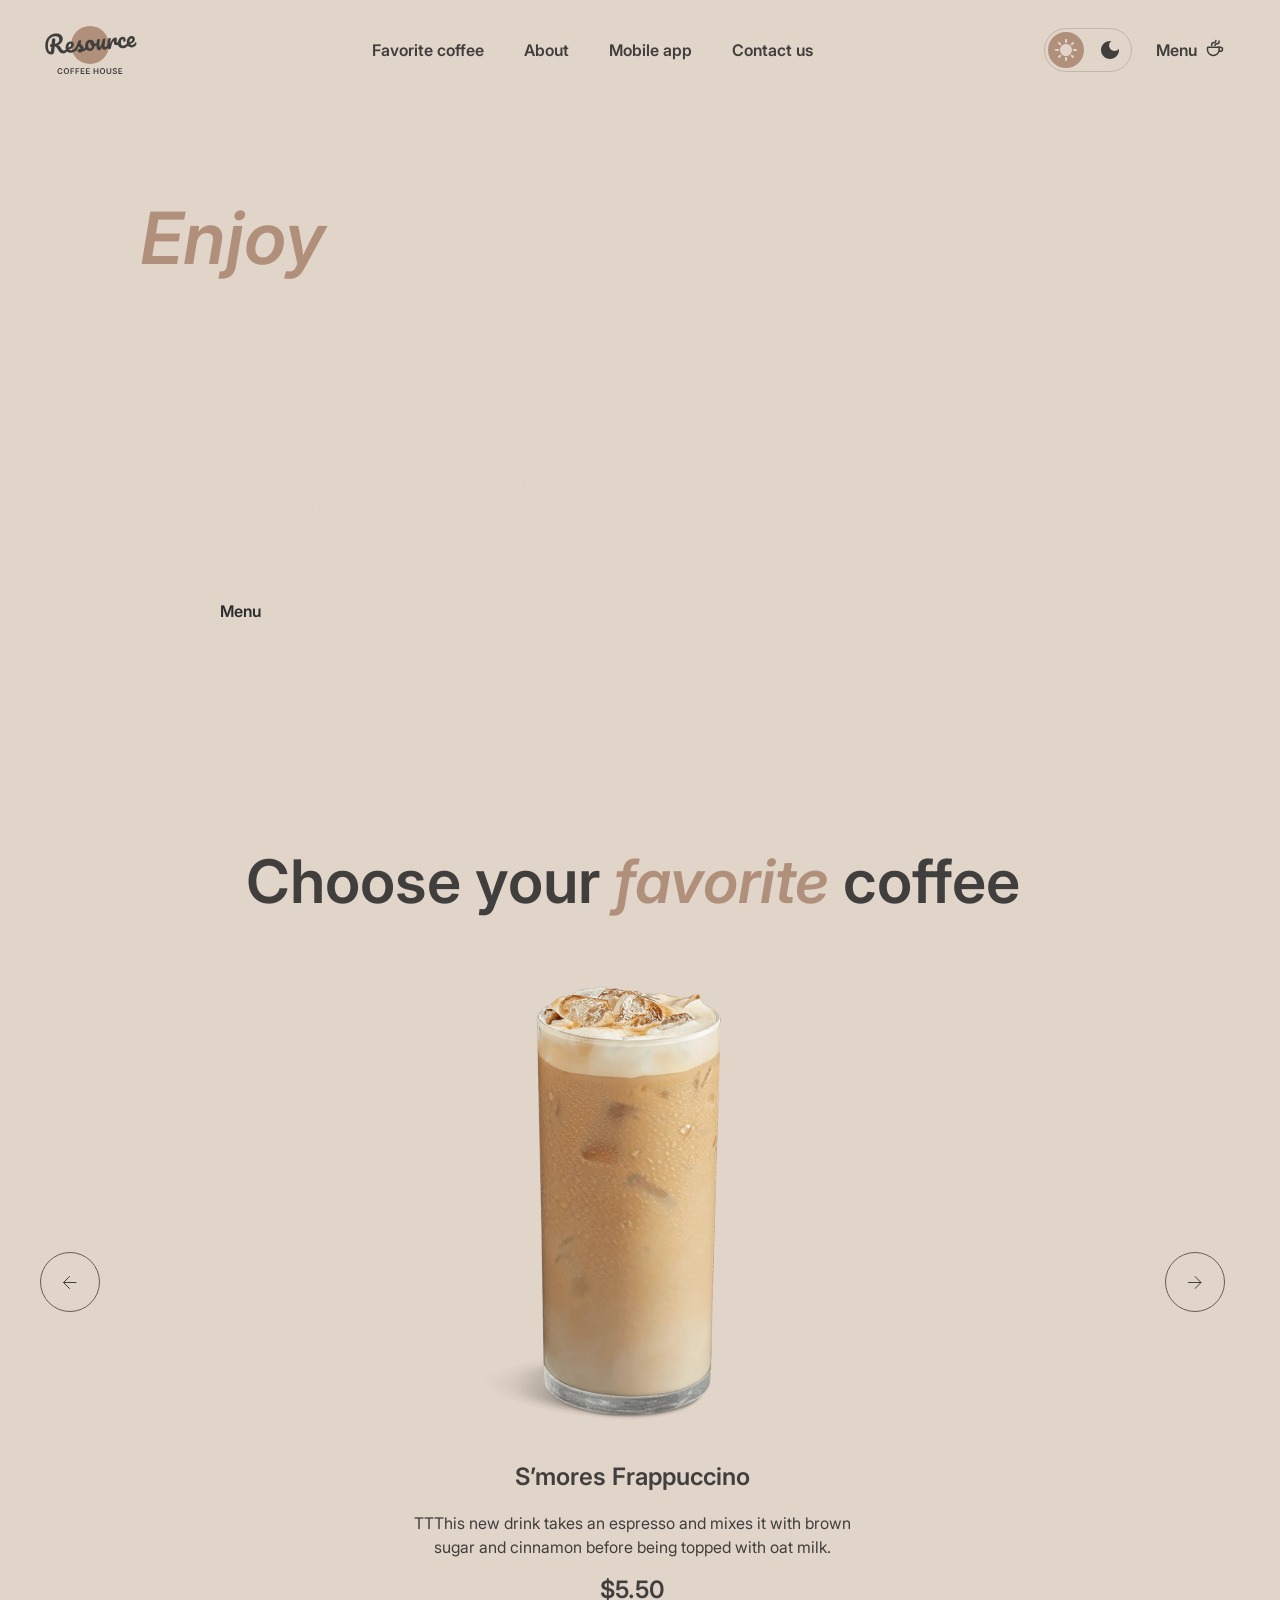
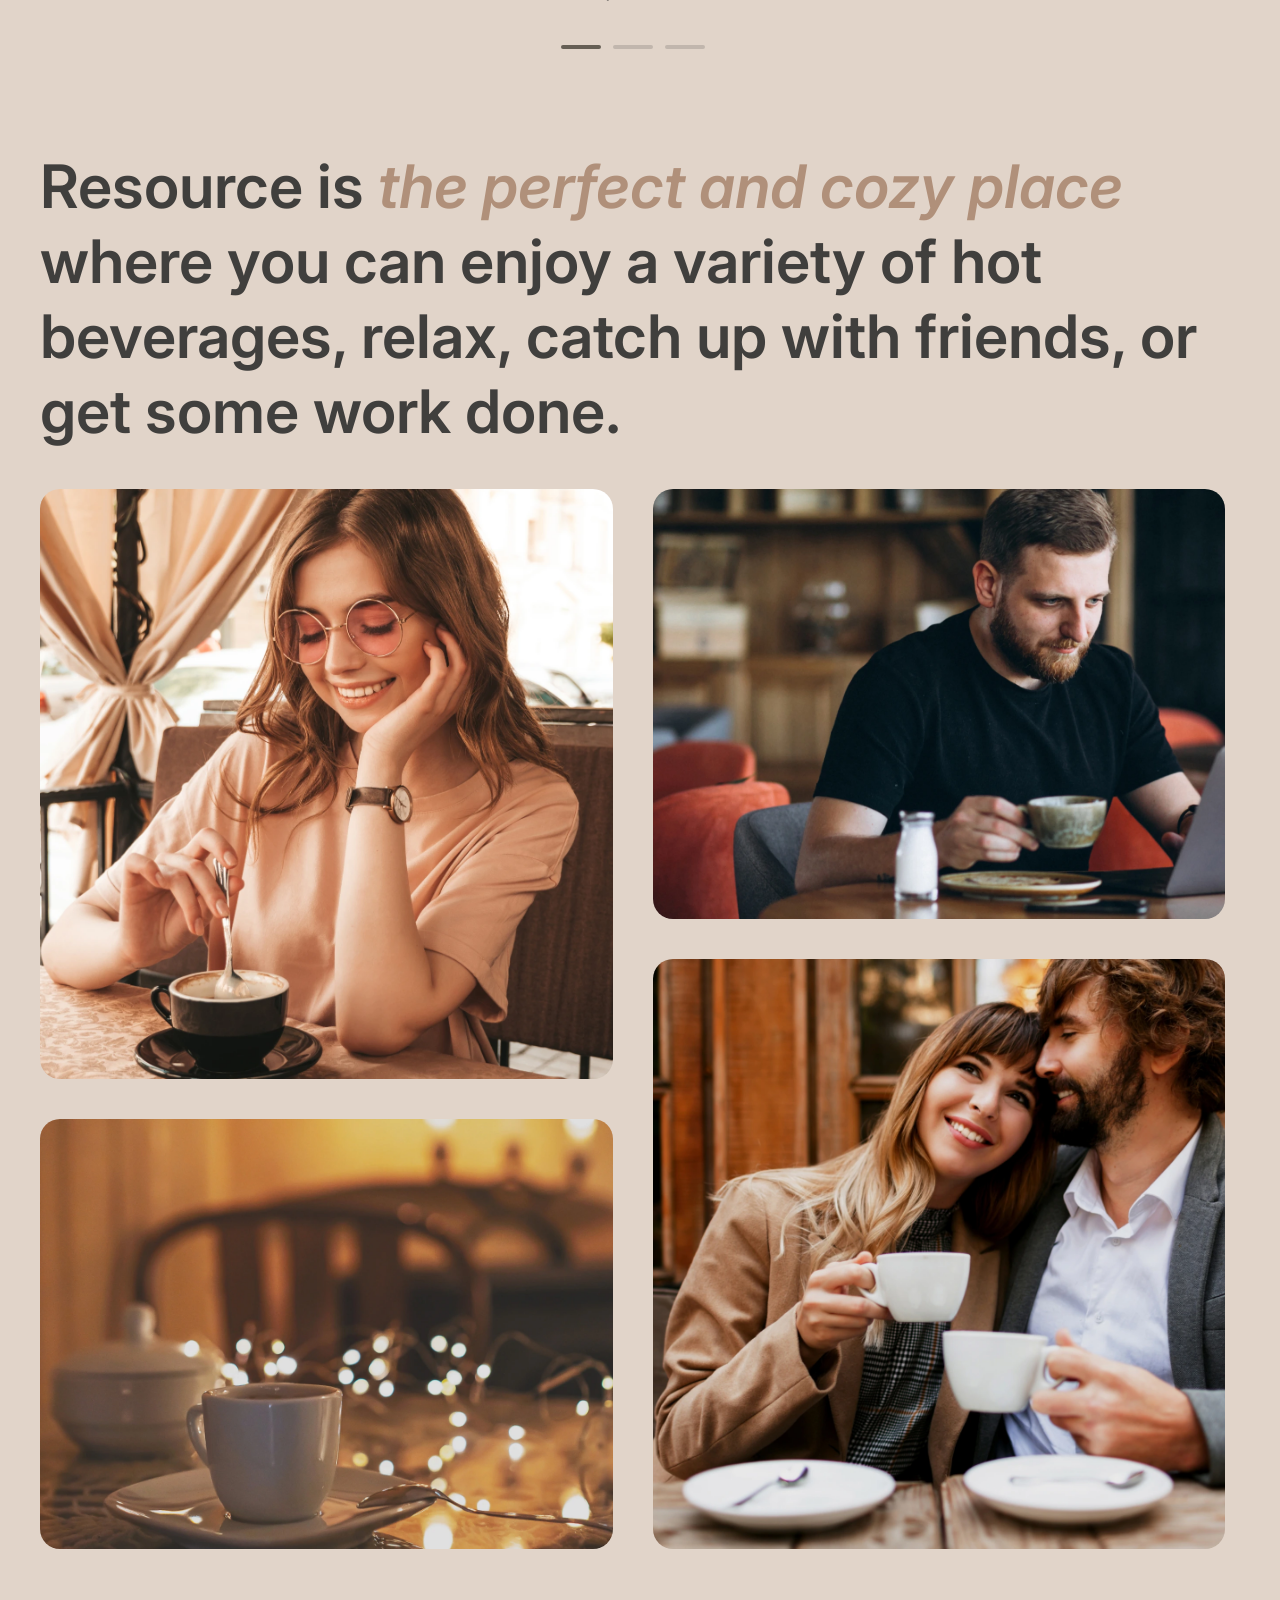
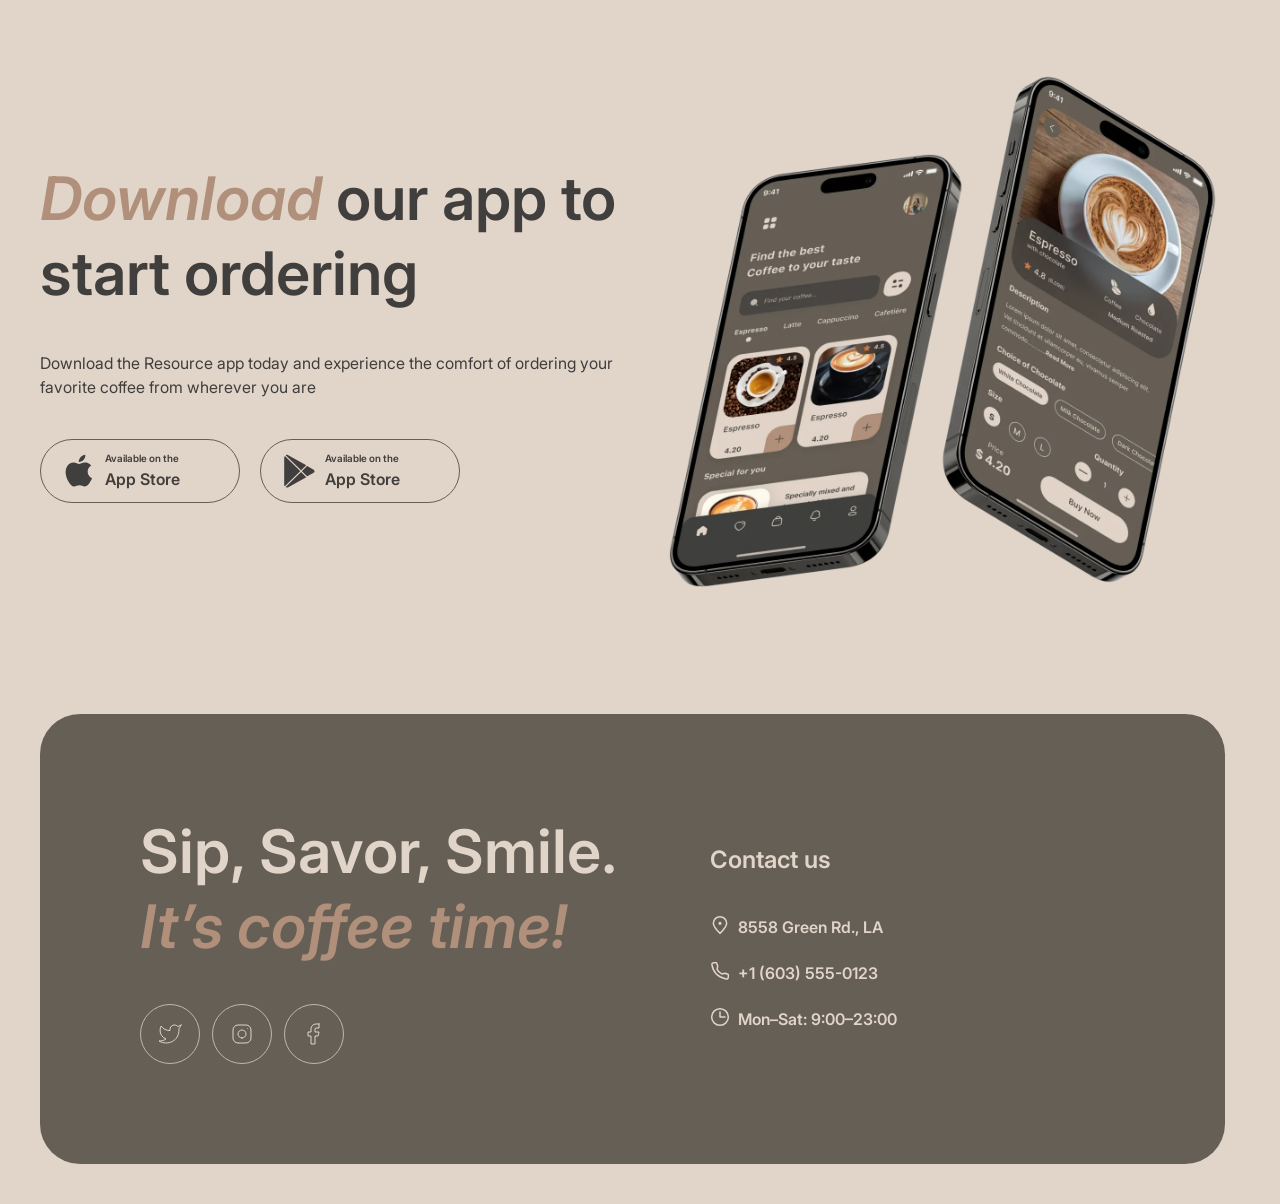
==== commit ed97d660: "feat: add slider.js" ====
--- a/index.html
+++ b/index.html
@@ -3,6 +3,7 @@
   <head>
     <meta charset="UTF-8" />
     <meta name="viewport" content="width=device-width, initial-scale=1.0" />
+    <link rel="icon" href="images/favicon.svg" />
     <link rel="stylesheet" href="css/styles.css" />
     <title>Coffee House</title>
     <script>
@@ -29,16 +30,18 @@
         <nav class="header__menu hidden-tablet">
           <ul class="header__menu-list">
             <li class="header__menu-item">
-              <a class="header__menu-link" href="">Favorite coffee</a>
+              <a class="header__menu-link" href="#favorite-coffee"
+                >Favorite coffee</a
+              >
             </li>
             <li class="header__menu-item">
-              <a class="header__menu-link" href="">About</a>
+              <a class="header__menu-link" href="#about">About</a>
             </li>
             <li class="header__menu-item">
-              <a class="header__menu-link" href="">Mobile app</a>
+              <a class="header__menu-link" href="#mobile-app">Mobile app</a>
             </li>
             <li class="header__menu-item">
-              <a class="header__menu-link" href="">Contact us</a>
+              <a class="header__menu-link" href="#contacts">Contact us</a>
             </li>
           </ul>
         </nav>
@@ -48,7 +51,7 @@
             type="button"
             aria-label="Switch the color theme"
           >
-            <div
+            <span
               class="theme-switch__icon-wrapper theme-switch__icon-wrapper--sun"
             >
               <svg
@@ -63,8 +66,8 @@
                   fill="#E1D4C9"
                 />
               </svg>
-            </div>
-            <div
+            </span>
+            <span
               class="theme-switch__icon-wrapper theme-switch__icon-wrapper--moon"
             >
               <svg
@@ -79,11 +82,11 @@
                   fill="#403F3D"
                 />
               </svg>
-            </div>
+            </span>
           </button>
           <a
             class="header__menu-item header__catalog-link hidden-tablet"
-            href=""
+            href="menu.html"
             >Menu
             <svg
               class="header__catalog-icon"
@@ -148,7 +151,9 @@
                   their favorite beverage.
                 </p>
               </div>
-              <a class="hero__button" href="">Menu</a>
+              <a class="hero__button" href="menu.html"
+                ><span class="hero__button-text">Menu</span></a
+              >
             </div>
             <video
               class="hero__video"
@@ -165,7 +170,7 @@
           </div>
         </div>
       </section>
-      <section class="slider">
+      <section class="slider" id="favorite-coffee">
         <div class="slider__inner container">
           <h2 class="slider__title">
             Choose your <span class="title-accent">favorite</span> coffee
@@ -204,10 +209,44 @@
                   <div class="slider__slide-content">
                     <h3 class="slider__slide-title">S’mores Frappuccino</h3>
                     <p class="slider__slide-description">
-                      This new drink takes an espresso and mixes it with brown
+                      TTThis new drink takes an espresso and mixes it with brown
                       sugar and cinnamon before being topped with oat milk.
                     </p>
                     <span class="slider__slide-price price">$5.50</span>
+                  </div>
+                </div>
+                <div class="slider__slide">
+                  <img
+                    class="slider__slide-img"
+                    src="images/slider/coffee-slider-2.png"
+                    width="480"
+                    height="480"
+                    alt="Caramel Macchiato"
+                  />
+                  <div class="slider__slide-content">
+                    <h3 class="slider__slide-title">Caramel Macchiato</h3>
+                    <p class="slider__slide-description">
+                      Fragrant and unique classic espresso with rich
+                      caramel-peanut syrup, with cream under whipped thick foam.
+                    </p>
+                    <span class="slider__slide-price price">$5.00</span>
+                  </div>
+                </div>
+                <div class="slider__slide">
+                  <img
+                    class="slider__slide-img"
+                    src="images/slider/coffee-slider-3.png"
+                    width="480"
+                    height="480"
+                    alt="Ice coffee"
+                  />
+                  <div class="slider__slide-content">
+                    <h3 class="slider__slide-title">Ice coffee</h3>
+                    <p class="slider__slide-description">
+                      A popular summer drink that tones and invigorates.
+                      Prepared from coffee, milk and ice.
+                    </p>
+                    <span class="slider__slide-price price">$4.50</span>
                   </div>
                 </div>
               </div>
@@ -240,7 +279,7 @@
           </div>
         </div>
       </section>
-      <section class="about">
+      <section class="about" id="about">
         <div class="about__inner container">
           <h2 class="about__title">
             Resource is
@@ -296,7 +335,7 @@
           </div>
         </div>
       </section>
-      <section class="mobile-app">
+      <section class="mobile-app" id="mobile-app">
         <div class="mobile-app__inner container">
           <div class="mobile-app__body">
             <h2 class="mobile-app__title">
@@ -365,11 +404,14 @@
         </div>
       </section>
     </main>
-    <footer class="footer">
+    <footer class="footer" id="contacts">
       <div class="container">
         <div class="footer__inner">
           <div class="footer__body">
-            <h2 class="footer__title">Sip, Savor, Smile. <span class="footer__title--accent">It’s coffee time!</span></h2>
+            <h2 class="footer__title">
+              Sip, Savor, Smile.
+              <span class="footer__title--accent">It’s coffee time!</span>
+            </h2>
             <div class="footer__socials">
               <ul class="footer__socials-list">
                 <li class="footer__socials-item">
@@ -411,7 +453,11 @@
                   </a>
                 </li>
                 <li class="footer__socials-item">
-                  <a class="footer__socials-link" href="#" aria-label="Facebook">
+                  <a
+                    class="footer__socials-link"
+                    href="#"
+                    aria-label="Facebook"
+                  >
                     <svg width="24" height="24" viewBox="0 0 24 24" fill="none">
                       <path
                         d="M17 2H14C12.6739 2 11.4021 2.52678 10.4645 3.46447C9.52678 4.40215 9 5.67392 9 7V10H6V14H9V22H13V14H16L17 10H13V7C13 6.73478 13.1054 6.48043 13.2929 6.29289C13.4804 6.10536 13.7348 6 14 6H17V2Z"
@@ -427,10 +473,14 @@
           </div>
           <div class="footer__contacts">
             <h2 class="footer__contacts-text">Contact us</h2>
-            <adress class="footer__contacts-adress">
+            <address class="footer__contacts-adress">
               <ul class="footer__contacts-list">
                 <li class="footer__contacts-item">
-                  <a href="#" class="footer__contacts-link" target="_blank">
+                  <a
+                    href="https://maps.app.goo.gl/WEtkJV63rpMVPJSk7"
+                    class="footer__contacts-link"
+                    target="_blank"
+                  >
                     <svg width="20" height="20" viewBox="0 0 20 20" fill="none">
                       <path
                         d="M16.6663 8.33329C16.6663 12.0152 9.99967 18.3333 9.99967 18.3333C9.99967 18.3333 3.33301 12.0152 3.33301 8.33329C3.33301 4.65139 6.31778 1.66663 9.99967 1.66663C13.6816 1.66663 16.6663 4.65139 16.6663 8.33329Z"
@@ -465,12 +515,7 @@
                 </li>
                 <li class="footer__contacts-item">
                   <div class="footer__contacts-shedule">
-                    <svg
-                      width="20"
-                      height="20"
-                      viewBox="0 0 20 20"
-                      fill="none"
-                    >
+                    <svg width="20" height="20" viewBox="0 0 20 20" fill="none">
                       <g clip-path="url(#clip0_217_1736)">
                         <path
                           d="M10 5L10 10L15 10"
@@ -493,11 +538,16 @@
                         </clipPath>
                       </defs>
                     </svg>
-                    <time datetime="Mo-Sa 9:00-23:00">Mon–Sat: 9:00–23:00</time>
+                    <p>
+                      Mon–Sat: <time datetime="09:00">9:00</time>–<time
+                        datetime="23:00"
+                        >23:00</time
+                      >
+                    </p>
                   </div>
                 </li>
               </ul>
-            </adress>
+            </address>
           </div>
         </div>
       </div>
@@ -522,7 +572,7 @@
             type="button"
             aria-label="Switch the color theme"
           >
-            <div
+            <span
               class="theme-switch__icon-wrapper theme-switch__icon-wrapper--sun"
             >
               <svg
@@ -537,8 +587,8 @@
                   fill="#E1D4C9"
                 />
               </svg>
-            </div>
-            <div
+            </span>
+            <span
               class="theme-switch__icon-wrapper theme-switch__icon-wrapper--moon"
             >
               <svg
@@ -553,7 +603,7 @@
                   fill="#403F3D"
                 />
               </svg>
-            </div>
+            </span>
           </button>
           <form class="mobile-overlay__close-button-wrapper" method="dialog">
             <button
@@ -564,23 +614,29 @@
           </form>
         </div>
       </header>
-      <main class="mobile-overlay__body">
+      <div class="mobile-overlay__body">
         <nav class="mobile-overlay__menu">
           <ul class="mobile-overlay__menu-list">
             <li class="mobile-overlay__menu-item">
-              <a class="mobile-overlay__menu-link" href="">Favorite coffee</a>
+              <a class="mobile-overlay__menu-link" href="#favorite-coffee"
+                >Favorite coffee</a
+              >
             </li>
             <li class="mobile-overlay__menu-item">
-              <a class="mobile-overlay__menu-link" href="">About</a>
+              <a class="mobile-overlay__menu-link" href="#about">About</a>
             </li>
             <li class="mobile-overlay__menu-item">
-              <a class="mobile-overlay__menu-link" href="">Mobile app</a>
+              <a class="mobile-overlay__menu-link" href="#mobile-app"
+                >Mobile app</a
+              >
             </li>
             <li class="mobile-overlay__menu-item">
-              <a class="mobile-overlay__menu-link" href="">Contact us</a>
+              <a class="mobile-overlay__menu-link" href="#contacts"
+                >Contact us</a
+              >
             </li>
             <li class="mobile-overlay__menu-item">
-              <a class="mobile-overlay__menu-link" href=""
+              <a class="mobile-overlay__menu-link" href="menu.html"
                 >Menu
                 <svg width="40" height="40" viewBox="0 0 40 40" fill="none">
                   <path
@@ -616,8 +672,8 @@
             </li>
           </ul>
         </nav>
-      </main>
+      </div>
     </dialog>
-    <script src="index.js"></script>
+    <script type="module" src="./js/main.js"></script>
   </body>
 </html>
--- a/css/styles.css
+++ b/css/styles.css
@@ -312,6 +312,16 @@
   color: var(--text-primary);
 }
 
+.visually-h2 {
+  font-size: 3.75rem;
+  line-height: 125%;
+}
+@media (max-width: 48rem) {
+  .visually-h2 {
+    font-size: clamp(2rem, 0.2860824742rem + 7.2164948454vw, 3.75rem);
+  }
+}
+
 .container {
   max-width: var(--container-width);
   padding-inline: var(--container-padding-x);
@@ -364,11 +374,32 @@
   height: 2.75rem;
   display: flex;
   justify-content: space-between;
-  align-items: center;
+  position: relative;
   border: 1px solid var(--border-primary);
   border-radius: 100px;
-  padding: 4px;
+  padding: 3px;
   background-color: var(--background-page);
+}
+.theme-switch::before {
+  content: "";
+  position: absolute;
+  width: 2.25rem;
+  height: 2.25rem;
+  background-color: var(--text-accent);
+  border-radius: 50%;
+  transition-duration: var(--transition-duration);
+}
+@media (hover: hover) {
+  .theme-switch:hover::before {
+    border-radius: 20px;
+    width: 2.5625rem;
+  }
+}
+@media (hover: none) {
+  .theme-switch:active::before {
+    border-radius: 20px;
+    width: 2.5625rem;
+  }
 }
 .theme-switch__icon-wrapper {
   display: inline-flex;
@@ -376,51 +407,25 @@
   align-items: center;
   width: 2.25rem;
   aspect-ratio: 1;
-  border-radius: 50%;
-  transition-duration: var(--transition-duration);
+  z-index: 1;
 }
 .theme-switch__icon-wrapper--sun {
-  background-color: var(--text-accent);
   color: var(--text-inverse);
 }
 .theme-switch__icon-wrapper--moon {
-  background-color: transparent;
-  color: var(--text-primary);
+  color: #403F3D;
+}
+:root[data-theme=dark] .theme-switch::before {
+  transform: translateX(2.75rem);
 }
 @media (hover: hover) {
-  .theme-switch:hover .theme-switch__icon-wrapper--moon {
-    background-color: var(--border-inverse);
-    color: var(--text-inverse);
+  :root[data-theme=dark] .theme-switch:hover::before {
+    transform: translateX(2.4375rem);
   }
 }
 @media (hover: none) {
-  .theme-switch:active .theme-switch__icon-wrapper--moon {
-    background-color: var(--border-inverse);
-    color: var(--text-inverse);
-  }
-}
-:root[data-theme=dark] .theme-switch__icon-wrapper--sun {
-  background-color: transparent;
-}
-:root[data-theme=dark] .theme-switch__icon-wrapper--moon {
-  background-color: var(--text-accent);
-}
-@media (hover: hover) {
-  :root[data-theme=dark] .theme-switch:hover .theme-switch__icon-wrapper--sun {
-    background-color: var(--border-inverse);
-    color: var(--background-overlay);
-  }
-  :root[data-theme=dark] .theme-switch:hover .theme-switch__icon-wrapper--moon {
-    background-color: var(--text-accent);
-  }
-}
-@media (hover: none) {
-  :root[data-theme=dark] .theme-switch:active .theme-switch__icon-wrapper--sun {
-    background-color: var(--border-inverse);
-    color: var(--background-overlay);
-  }
-  :root[data-theme=dark] .theme-switch:active .theme-switch__icon-wrapper--moon {
-    background-color: var(--text-accent);
+  :root[data-theme=dark] .theme-switch:active::before {
+    transform: translateX(2.4375rem);
   }
 }
 
@@ -488,6 +493,9 @@
   .header__menu-item:active::before {
     width: 100%;
   }
+}
+.header__menu-item--active::before {
+  width: 100%;
 }
 .header__actions {
   display: flex;
@@ -576,6 +584,49 @@
   color: var(--text-primary);
 }
 
+.card {
+  height: 100%;
+  display: flex;
+  flex-direction: column;
+  border: 1px solid var(--border-primary);
+  border-radius: 40px;
+}
+.card__img-wrapper {
+  border-radius: 2.5rem;
+  overflow: hidden;
+}
+.card__image {
+  scale: 110%;
+  -o-object-fit: cover;
+     object-fit: cover;
+  transition-duration: var(--transition-duration);
+}
+.card__content {
+  flex-grow: 1;
+  max-width: 16.875rem;
+  padding: 1.25rem;
+  display: flex;
+  flex-direction: column;
+  align-items: start;
+  row-gap: 0.75rem;
+}
+.card__price {
+  margin-top: auto;
+  font-weight: 600;
+  font-size: 24px;
+  line-height: 125%;
+}
+@media (hover: hover) {
+  .card:hover .card__image {
+    scale: 100%;
+  }
+}
+@media (hover: none) {
+  .card:active .card__image {
+    scale: 100%;
+  }
+}
+
 .hero {
   margin-bottom: var(--section-padding-y);
 }
@@ -622,6 +673,18 @@
   background-color: var(--text-inverse);
   border-radius: 100px;
   color: #2d2d2d;
+  -moz-column-gap: 0.5rem;
+       column-gap: 0.5rem;
+}
+@media (hover: hover) {
+  .hero__button:hover {
+    background-color: var(--text-accent);
+  }
+}
+@media (hover: none) {
+  .hero__button:active {
+    background-color: var(--text-accent);
+  }
 }
 .hero__video {
   position: absolute;
@@ -650,8 +713,30 @@
   display: flex;
   justify-content: space-between;
   align-items: center;
+  align-items: center;
+}
+@media (max-width: 48rem) {
+  .slider__row {
+    display: contents;
+  }
+}
+.slider__viewport {
+  max-width: 30rem;
+}
+.slider__track {
+  display: flex;
+  width: 100%;
+  scroll-snap-type: x mandatory;
+  scroll-behavior: smooth;
+  overflow: scroll;
+  scrollbar-width: none;
+}
+.slider__track::-webkit-scrollbar {
+  display: none;
 }
 .slider__slide {
+  scroll-snap-align: start;
+  min-width: 100%;
   display: flex;
   flex-direction: column;
   row-gap: 1.25rem;
@@ -939,4 +1024,106 @@
   .footer__contacts-link:active::before {
     width: 100%;
   }
+}
+
+.menu {
+  margin-bottom: 6.25rem;
+}
+.menu__inner {
+  display: flex;
+  flex-direction: column;
+  align-items: center;
+  row-gap: 2.5rem;
+}
+.menu__title {
+  max-width: 50rem;
+  text-align: center;
+}
+.menu__tabs-list {
+  display: flex;
+  -moz-column-gap: 1rem;
+       column-gap: 1rem;
+}
+@media (max-width: 48rem) {
+  .menu__tabs-list {
+    -moz-column-gap: 0.5rem;
+         column-gap: 0.5rem;
+  }
+}
+.menu__tabs-tab {
+  --tabBgColor: transparent;
+  --tabImgBgColor: var(--border-primary);
+  height: 2.875rem;
+  display: inline-flex;
+  align-items: center;
+  -moz-column-gap: 0.5rem;
+       column-gap: 0.5rem;
+  padding-inline: 0.5rem 1rem;
+  border: 1px solid var(--border-primary);
+  border-radius: 6.25rem;
+  background-color: var(--tabBgColor);
+  color: var(--text-primary);
+}
+.menu__tabs-tab--active {
+  --tabBgColor: var(--background-container);
+  --tabImgBgColor: var(--background-page);
+  color: var(--text-inverse);
+}
+.menu__tabs-tab-image-wrapper {
+  display: inline-flex;
+  justify-content: center;
+  align-items: center;
+  width: 1.875rem;
+  aspect-ratio: 1;
+  border-radius: 50%;
+  background-color: var(--tabImgBgColor);
+}
+@media (hover: hover) {
+  .menu__tabs-tab:hover {
+    --tabBgColor: var(--background-container);
+    --tabImgBgColor: var(--background-page);
+    color: var(--text-inverse);
+  }
+}
+@media (hover: none) {
+  .menu__tabs-tab:active {
+    --tabBgColor: var(--background-container);
+    --tabImgBgColor: var(--background-page);
+    color: var(--text-inverse);
+  }
+}
+.menu__catalog {
+  display: flex;
+  flex-direction: column;
+  align-items: center;
+  row-gap: 2.5rem;
+}
+.menu__catalog-list {
+  display: grid;
+  grid-template-columns: repeat(4, 1fr);
+  gap: 2.5rem;
+}
+@media (max-width: 63.9375rem) {
+  .menu__catalog-list {
+    grid-template-columns: repeat(2, 1fr);
+  }
+  .menu__catalog-list:not(.is-expanded) .menu__catalog-item:nth-child(n+5) {
+    display: none;
+  }
+}
+@media (max-width: 48rem) {
+  .menu__catalog-list {
+    grid-template-columns: 1fr;
+  }
+}
+.menu__catalog-refresh {
+  display: inline-flex;
+  justify-content: center;
+  align-items: center;
+  width: 3.75rem;
+  aspect-ratio: 1;
+  background-color: transparent;
+  border: 1px solid var(--border-inverse);
+  border-radius: 50%;
+  color: var(--text-primary);
 }/*# sourceMappingURL=styles.css.map */
